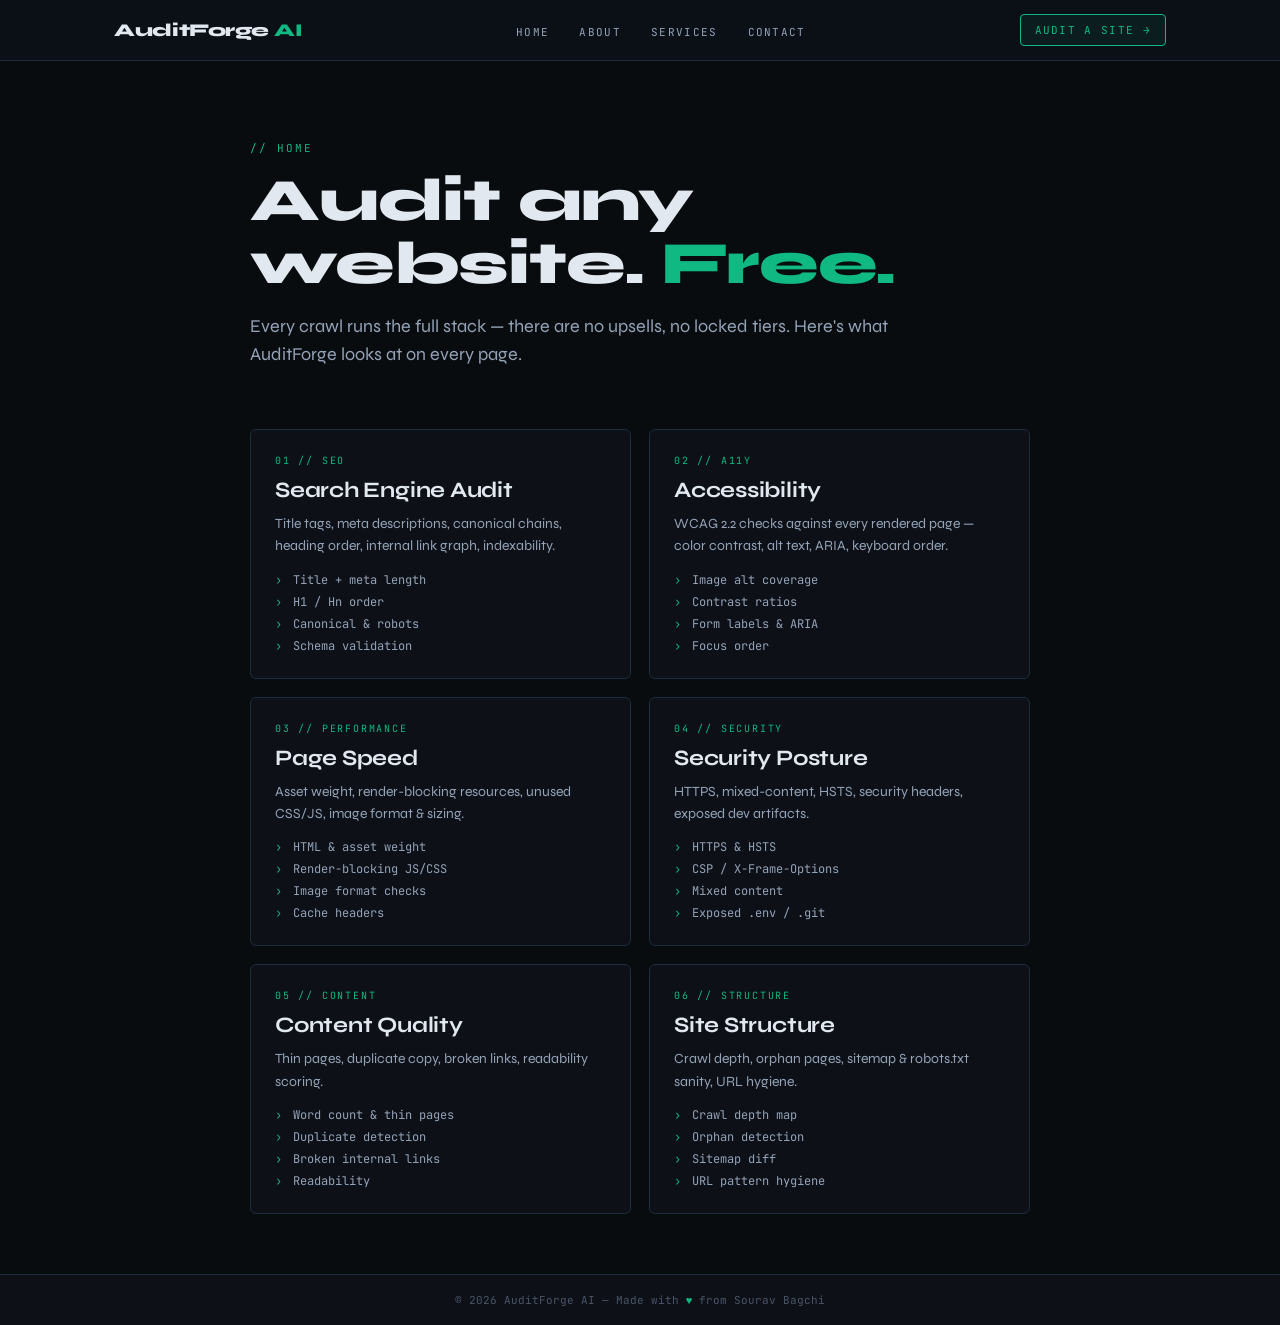
==== index.html @ d1d9cdb2 "Add theme color and update canonical link" ====
<!DOCTYPE html>
<html lang="en">
<head>
<meta charset="UTF-8">
<meta name="viewport" content="width=device-width, initial-scale=1.0">
<title>AuditForge AI – Free SEO & AI Visibility Auditor</title>
<meta name="description" content="AuditForge AI is a free website auditor that analyzes SEO, accessibility, performance, content quality, security, and AI visibility.">
<meta name="theme-color" content="#080C0F">
<link rel="canonical" href="https://audit-forge-ai.github.io/">
<link rel="icon" type="image/svg+xml" sizes="32x32" href="/favicon/auditforgeai-favicon-32.svg">
<link rel="icon" type="image/svg+xml" sizes="16x16" href="/favicon/auditforgeai-favicon-16.svg">
<link rel="apple-touch-icon" type="image/svg+xml"   href="/favicon/auditforgeai-logo-512.svg">
<meta property="og:image" content="https://audit-forge-ai.github.io/favicon/auditforgeai-logo-512.svg">
<meta name="twitter:image" content="https://audit-forge-ai.github.io/favicon/auditforgeai-logo-512.svg">
<meta property="og:type" content="website">
<meta property="og:title" content="AuditForge AI – Free SEO & AI Visibility Auditor">
<meta property="og:description" content="Analyze websites for SEO, accessibility, performance, security, and AI readiness.">
<meta property="og:url" content="https://audit-forge-ai.github.io/">
<meta name="twitter:card" content="summary_large_image">
<meta name="twitter:title" content="AuditForge AI">
<meta name="twitter:description" content="Free SEO & AI Visibility Auditor">
<meta name="google-site-verification" content="RO0qXHc3THWiKK6wBQBQXS42cC52MBV5F7-tpkw4Jmk" />
<link rel="preconnect" href="https://fonts.googleapis.com">
<link href="https://fonts.googleapis.com/css2?family=JetBrains+Mono:wght@400;500;700&family=Syne:wght@400;600;700;800&display=swap" rel="stylesheet">
<link rel="stylesheet" href="css/style.css">
<script type="application/ld+json">
{
  "@context":"https://schema.org",
  "@type":"WebApplication",
  "name":"AuditForge AI",
  "applicationCategory":"SEOApplication",
  "operatingSystem":"Web",
  "description":"Free SEO and AI Visibility Auditor",
  "url":"https://audit-forge-ai.github.io/"
}
</script>
</head>
<body>
<header>
  <div class="nav">
    <a href="index" class="brand">AuditForge<span> AI</span></a>
    <ul>
      <li><a class="link" href="index">Home</a></li>
      <li><a class="link" href="about">About</a></li>
      <li><a class="link" href="services">Services</a></li>
      <li><a class="link" href="contact">Contact</a></li>
    </ul>
    <a class="cta" href="services">Audit a site →</a>
  </div>
</header>
<main>
  <div class="kicker">// Home</div>
  <h1>Audit any website. <em>Free.</em></h1>
  <p class="lead">Every crawl runs the full stack — there are no upsells, no locked tiers. Here's what AuditForge looks at on every page.</p>

  <div class="engines">
    <div class="engine"><div class="tag">01 // SEO</div><h3>Search Engine Audit</h3><p>Title tags, meta descriptions, canonical chains, heading order, internal link graph, indexability.</p>
      <ul><li>Title + meta length</li><li>H1 / Hn order</li><li>Canonical & robots</li><li>Schema validation</li></ul></div>
    <div class="engine"><div class="tag">02 // A11y</div><h3>Accessibility</h3><p>WCAG 2.2 checks against every rendered page — color contrast, alt text, ARIA, keyboard order.</p>
      <ul><li>Image alt coverage</li><li>Contrast ratios</li><li>Form labels & ARIA</li><li>Focus order</li></ul></div>
    <div class="engine"><div class="tag">03 // Performance</div><h3>Page Speed</h3><p>Asset weight, render-blocking resources, unused CSS/JS, image format & sizing.</p>
      <ul><li>HTML & asset weight</li><li>Render-blocking JS/CSS</li><li>Image format checks</li><li>Cache headers</li></ul></div>
    <div class="engine"><div class="tag">04 // Security</div><h3>Security Posture</h3><p>HTTPS, mixed-content, HSTS, security headers, exposed dev artifacts.</p>
      <ul><li>HTTPS & HSTS</li><li>CSP / X-Frame-Options</li><li>Mixed content</li><li>Exposed .env / .git</li></ul></div>
    <div class="engine"><div class="tag">05 // Content</div><h3>Content Quality</h3><p>Thin pages, duplicate copy, broken links, readability scoring.</p>
      <ul><li>Word count & thin pages</li><li>Duplicate detection</li><li>Broken internal links</li><li>Readability</li></ul></div>
    <div class="engine"><div class="tag">06 // Structure</div><h3>Site Structure</h3><p>Crawl depth, orphan pages, sitemap & robots.txt sanity, URL hygiene.</p>
      <ul><li>Crawl depth map</li><li>Orphan detection</li><li>Sitemap diff</li><li>URL pattern hygiene</li></ul></div>
  </div>
</main>
<footer>
© <span id="y"></span> AuditForge AI — Made with
<span class="heart">♥</span> from Sourav Bagchi
</footer>
<script src="js/script.js"></script>
</body>
</html>
---- css/style.css ----
/* ===========================
   RESET
=========================== */

*, *::before, *::after {
    box-sizing: border-box;
    margin: 0;
    padding: 0;
}

/* ===========================
   VARIABLES
=========================== */

:root {
    --bg: #080C0F;
    --bg2: #0D1117;
    --border: #1E2D3D;

    --green: #10B981;
    --green-dim: #0D4F35;

    --text: #E2E8F0;
    --text2: #94A3B8;
    --text3: #4A5568;

    --mono: 'JetBrains Mono', monospace;
    --sans: 'Syne', sans-serif;
}

/* ===========================
   GLOBAL
=========================== */

html,
body {
    background: var(--bg);
    color: var(--text);
    font-family: var(--sans);
    min-height: 100vh;
}

body {
    display: flex;
    flex-direction: column;
}

a {
    color: inherit;
    text-decoration: none;
}

main {
    flex: 1;
    max-width: 1100px;
    margin: 0 auto;
    padding: 80px 24px 60px;
}

/* ===========================
   HEADER / NAVBAR
=========================== */

header {
    position: sticky;
    top: 0;
    z-index: 50;

    background: rgba(13, 17, 23, 0.92);
    backdrop-filter: blur(8px);

    border-bottom: 1px solid var(--border);
}

.nav {
    max-width: 1100px;
    margin: 0 auto;

    padding: 14px 24px;

    display: flex;
    align-items: center;
    justify-content: space-between;
}

.brand {
    font-size: 18px;
    font-weight: 800;
    letter-spacing: -.02em;
}

.brand span {
    color: var(--green);
}

.nav ul {
    display: flex;
    gap: 6px;
    list-style: none;
}

.nav a.link {
    font-family: var(--mono);
    font-size: 11px;

    text-transform: uppercase;
    letter-spacing: .12em;

    color: var(--text2);

    padding: 8px 12px;
    border-radius: 4px;

    transition: 0.2s;
}

.nav a.link:hover {
    color: var(--text);
    background: rgba(255, 255, 255, .04);
}

.nav a.link.active {
    color: var(--green);
}

.cta {
    font-family: var(--mono);
    font-size: 11px;

    text-transform: uppercase;
    letter-spacing: .12em;

    color: var(--green);

    border: 1px solid var(--green);
    background: rgba(16, 185, 129, .08);

    padding: 8px 14px;
    border-radius: 4px;

    transition: .2s;
}

.cta:hover {
    background: rgba(16, 185, 129, .16);
}

/* ===========================
   TYPOGRAPHY
=========================== */

.kicker {
    font-family: var(--mono);

    font-size: 11px;

    text-transform: uppercase;
    letter-spacing: .18em;

    color: var(--green);

    margin-bottom: 14px;
}

h1 {
    font-size: clamp(36px, 5vw, 60px);

    font-weight: 800;
    line-height: 1.05;
    letter-spacing: -.02em;

    max-width: 780px;
}

h1 em {
    font-style: normal;
    color: var(--green);
}

.lead {
    margin-top: 18px;

    font-size: 18px;
    line-height: 1.55;

    color: var(--text2);

    max-width: 640px;
}

/* ===========================
   HOME PAGE
=========================== */

.engines {
    display: grid;
    gap: 18px;

    grid-template-columns: repeat(auto-fit, minmax(280px, 1fr));

    margin-top: 60px;
}

.engine {
    background: var(--bg2);

    border: 1px solid var(--border);
    border-radius: 6px;

    padding: 24px;
}

.engine .tag {
    font-family: var(--mono);

    font-size: 10px;

    letter-spacing: .18em;
    text-transform: uppercase;

    color: var(--green);
}

.engine h3 {
    font-size: 22px;

    font-weight: 700;

    margin-top: 10px;

    letter-spacing: -.01em;
}

.engine p {
    margin-top: 10px;

    color: var(--text2);

    font-size: 14px;
    line-height: 1.6;
}

.engine ul {
    list-style: none;

    margin-top: 14px;

    display: flex;
    flex-direction: column;

    gap: 6px;
}

.engine ul li {
    position: relative;

    padding-left: 18px;

    color: var(--text2);

    font-family: var(--mono);
    font-size: 12px;
}

.engine ul li::before {
    content: "›";

    position: absolute;
    left: 0;

    color: var(--green);
}

/* ===========================
   ABOUT PAGE
=========================== */

.grid {
    display: grid;

    gap: 18px;

    grid-template-columns: repeat(auto-fit, minmax(240px, 1fr));

    margin-top: 50px;
}

.card {
    background: var(--bg2);

    border: 1px solid var(--border);
    border-radius: 6px;

    padding: 22px;
}

.card h3 {
    color: var(--green);

    margin-bottom: 8px;

    font-size: 16px;

    font-family: var(--mono);

    letter-spacing: .05em;
}

.card p {
    color: var(--text2);

    font-size: 14px;
    line-height: 1.6;
}

/* ===========================
   FOOTER
=========================== */

footer {
    border-top: 1px solid var(--border);

    background: var(--bg2);

    padding: 18px 24px;

    text-align: center;

    font-family: var(--mono);
    font-size: 11px;

    color: var(--text3);
}

footer .heart {
    color: var(--green);
}

/* ===========================
   RESPONSIVE
=========================== */

@media (max-width: 768px) {

    main {
        padding: 60px 20px 50px;
    }

    .nav {
        flex-direction: column;

        gap: 12px;

        text-align: center;
    }

    .nav ul {
        flex-wrap: wrap;
        justify-content: center;
    }

    .cta {
        width: 100%;
        text-align: center;
    }

    .engines,
    .grid {
        grid-template-columns: 1fr;
    }

    h1 {
        font-size: 36px;
    }

    .lead {
        font-size: 16px;
    }
}
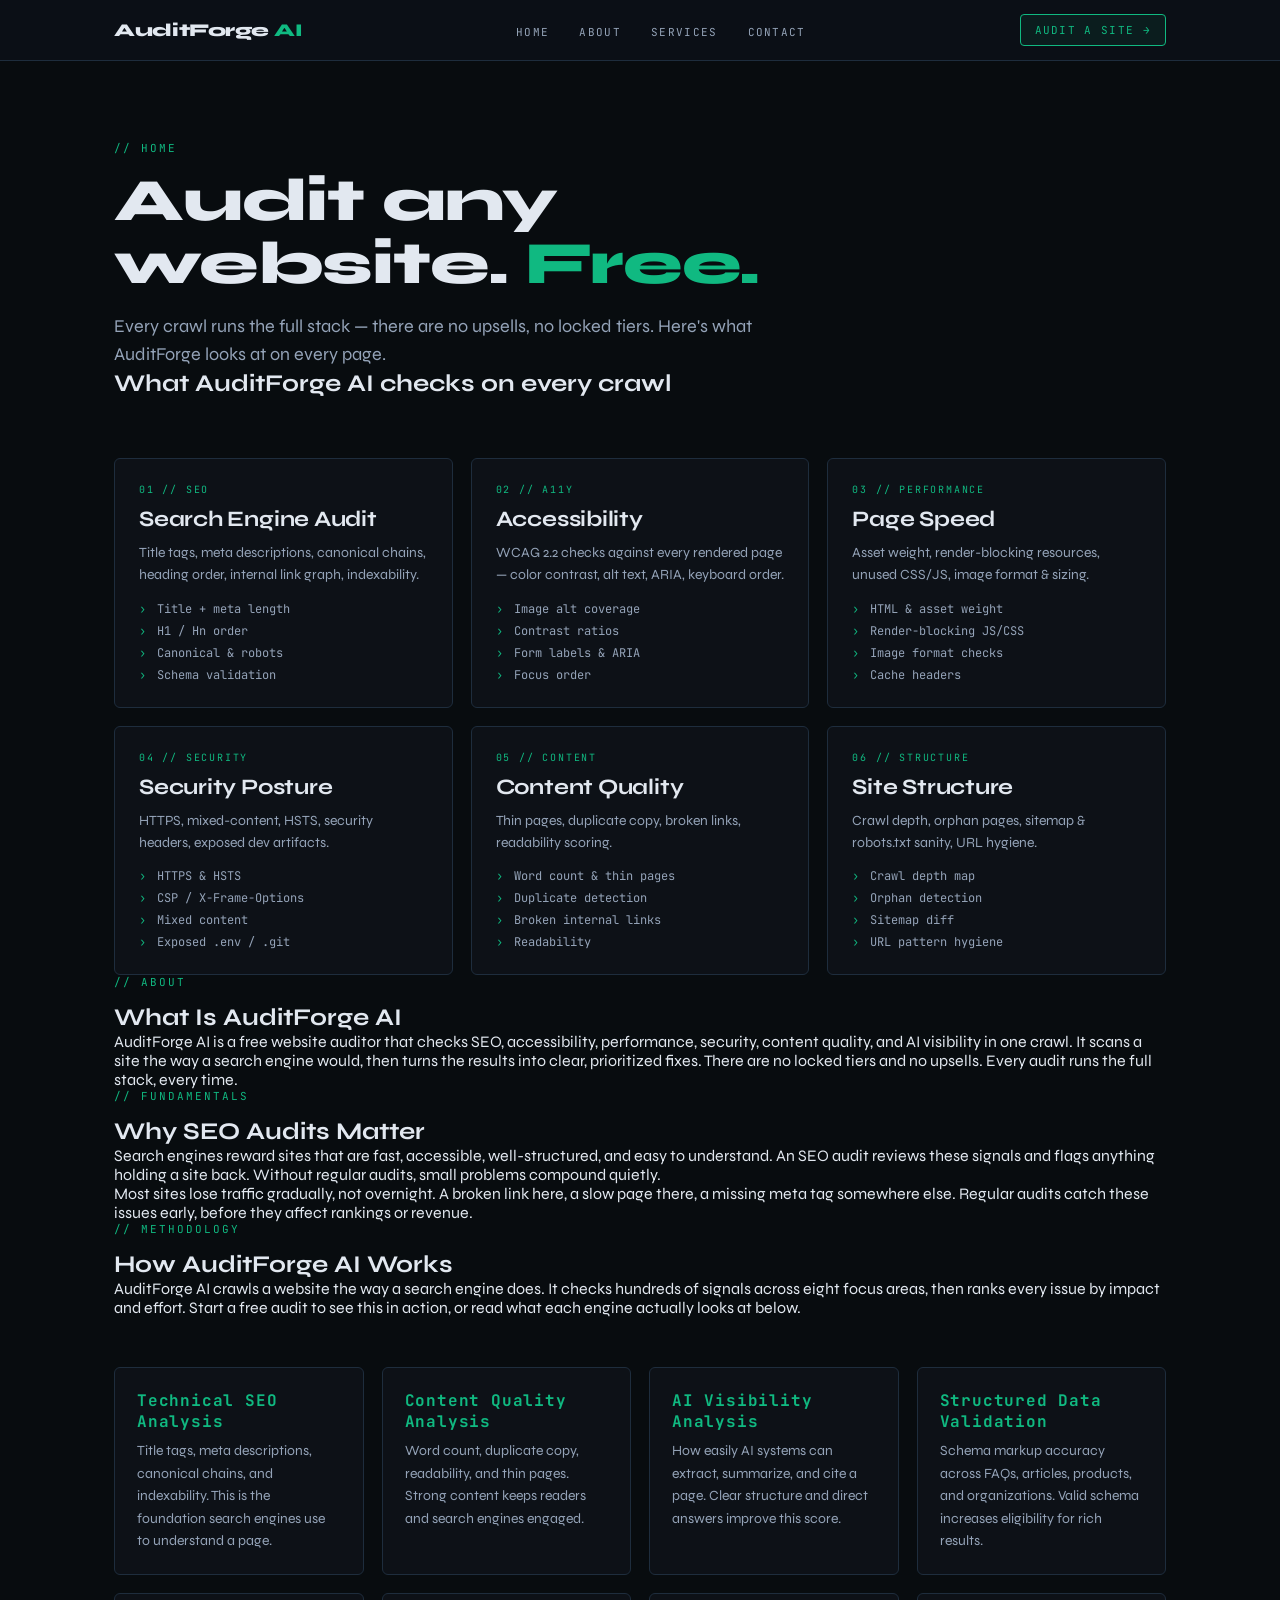
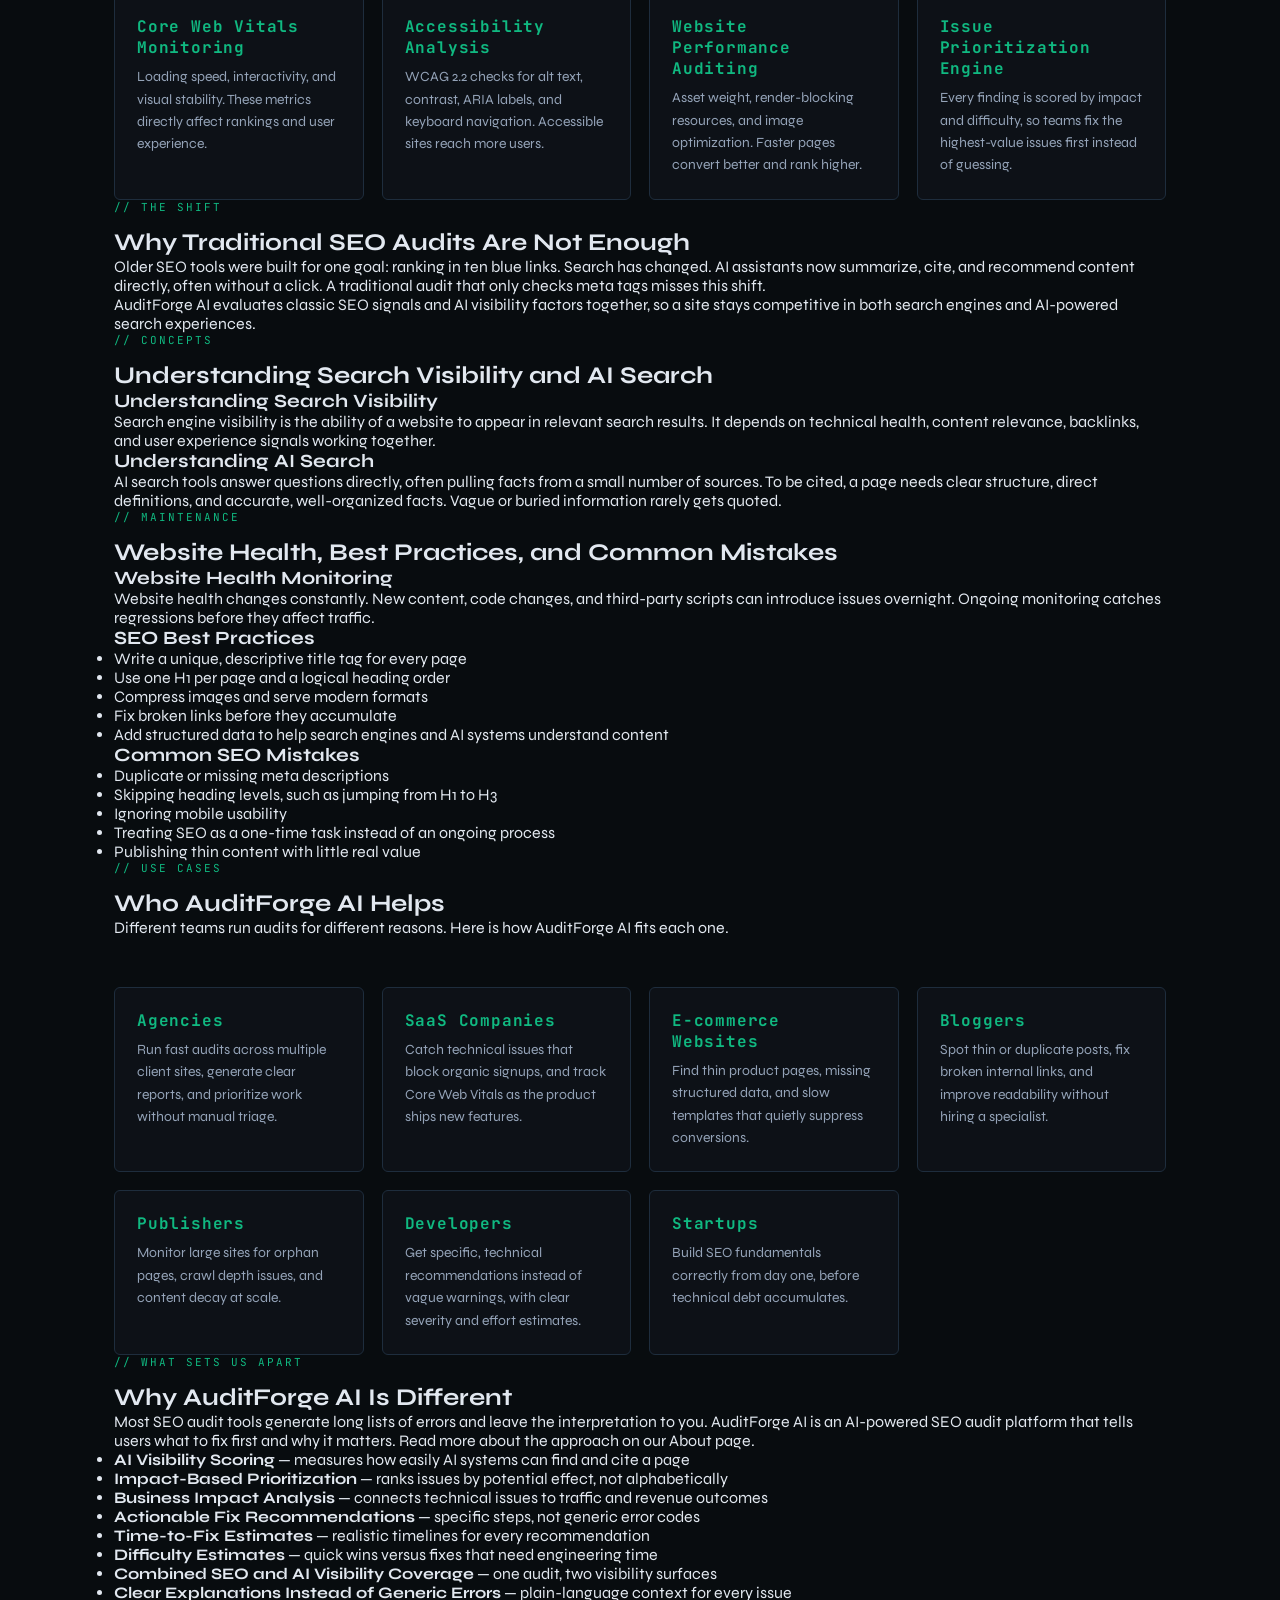
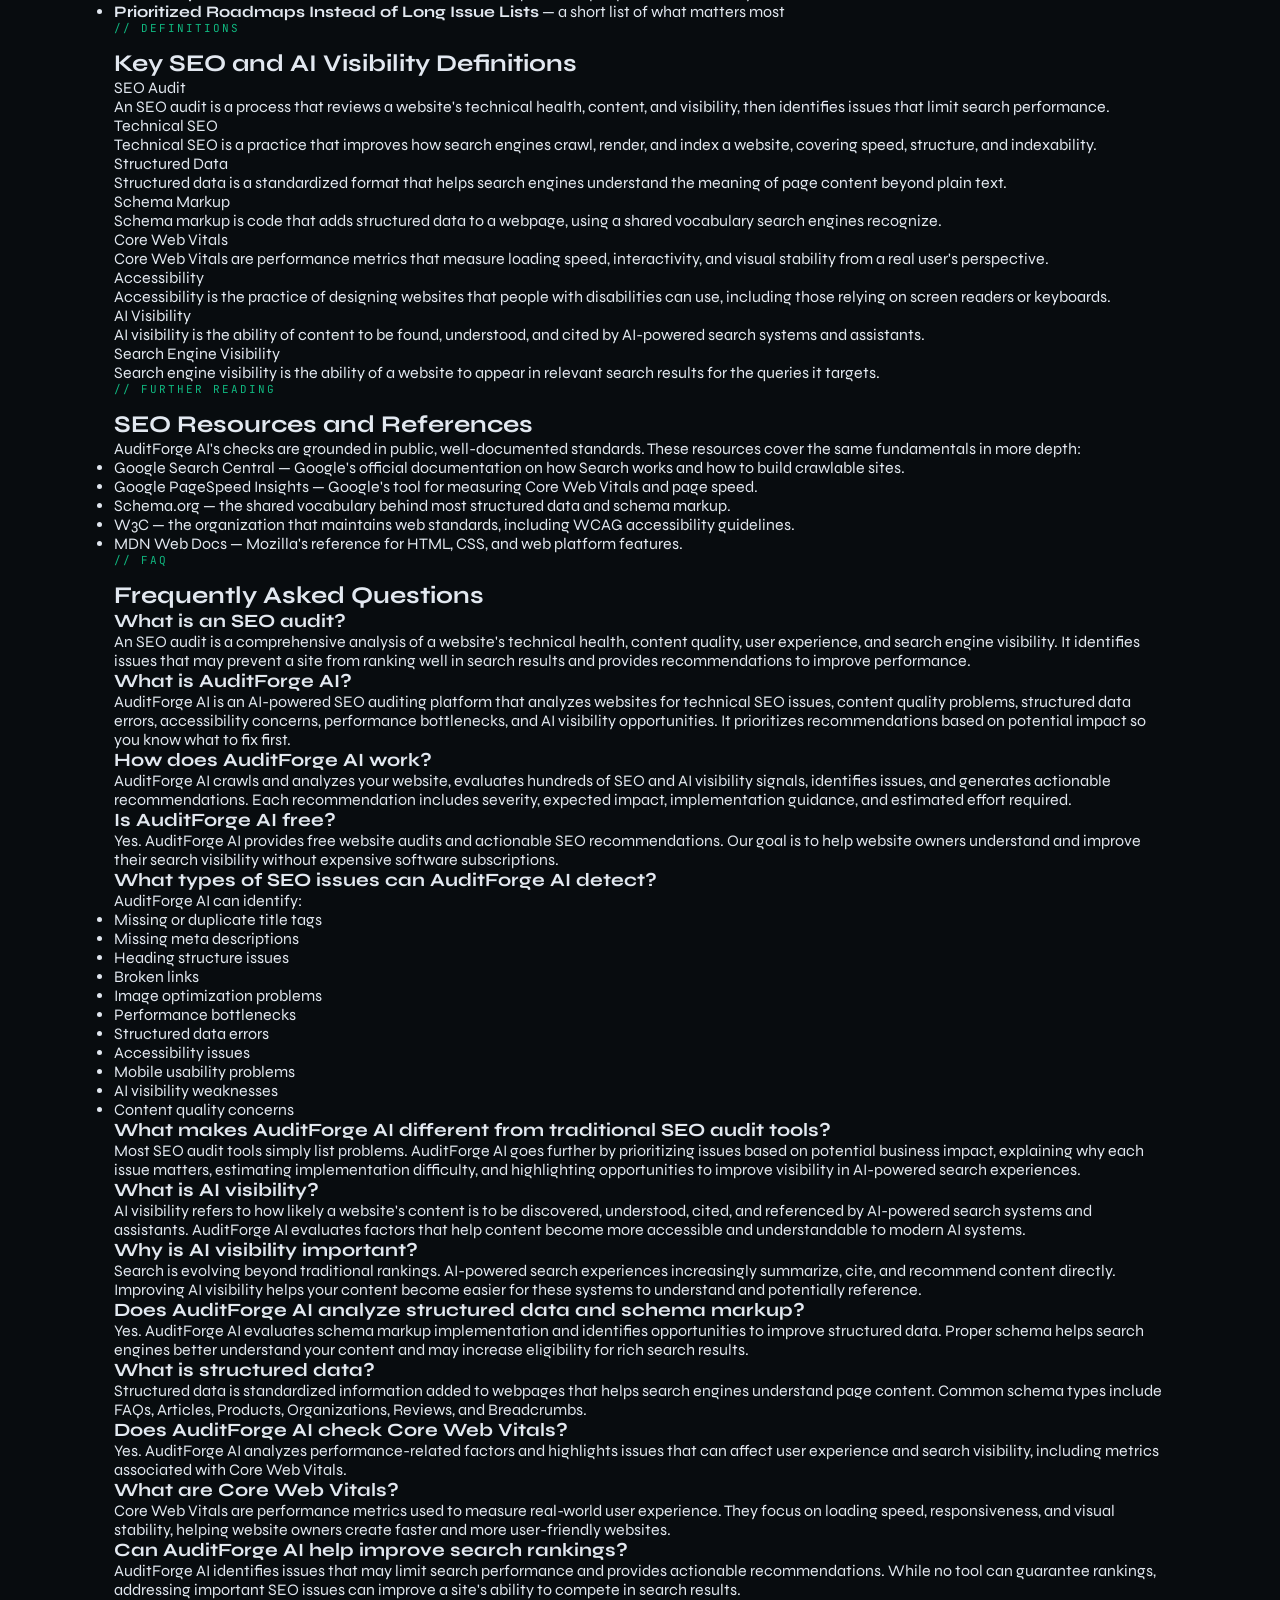
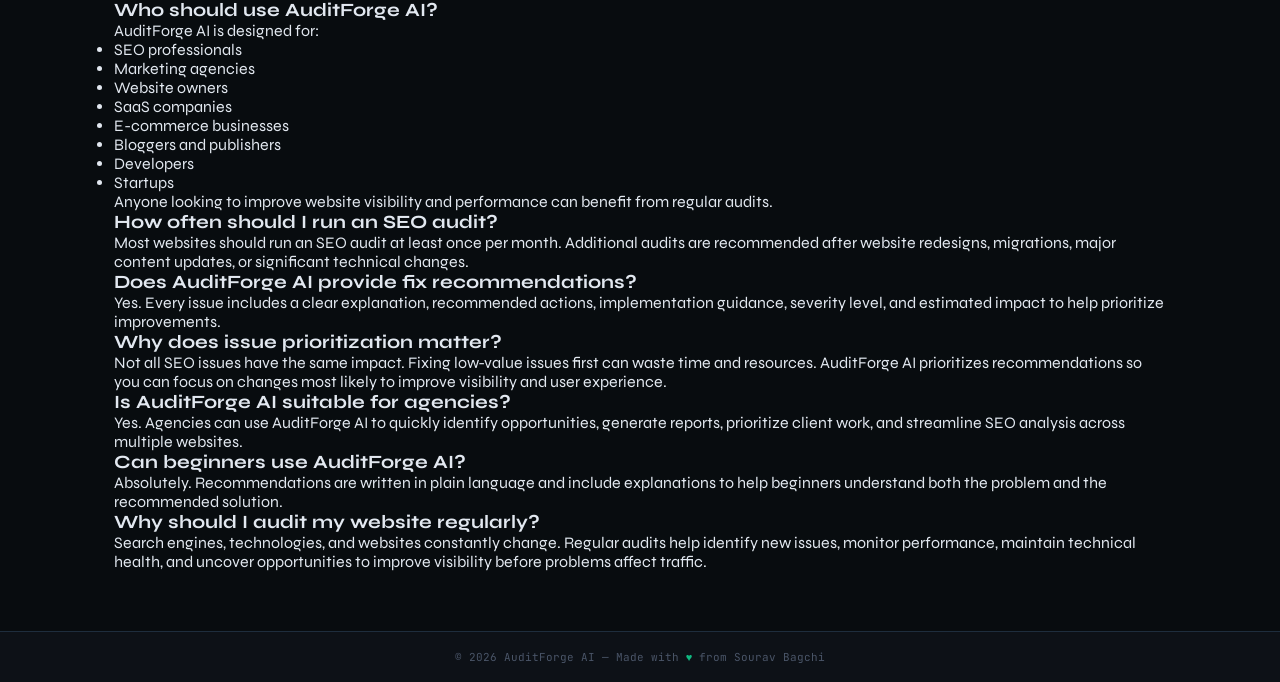
==== commit 751f1339: "Enhance SEO with updated meta description and structured data Updated the meta description for bette" ====
--- a/index.html
+++ b/index.html
@@ -4,7 +4,7 @@
 <meta charset="UTF-8">
 <meta name="viewport" content="width=device-width, initial-scale=1.0">
 <title>AuditForge AI – Free SEO & AI Visibility Auditor</title>
-<meta name="description" content="AuditForge AI is a free website auditor that analyzes SEO, accessibility, performance, content quality, security, and AI visibility.">
+<meta name="description" content="AuditForge AI is a free SEO audit and website checker covering technical SEO, accessibility, performance, content quality, and AI visibility.">
 <meta name="theme-color" content="#080C0F">
 <link rel="canonical" href="https://audit-forge-ai.github.io/">
 <link rel="icon" type="image/svg+xml" sizes="32x32" href="/favicon/auditforgeai-favicon-32.svg">
@@ -20,9 +20,12 @@
 <meta name="twitter:title" content="AuditForge AI">
 <meta name="twitter:description" content="Free SEO & AI Visibility Auditor">
 <meta name="google-site-verification" content="RO0qXHc3THWiKK6wBQBQXS42cC52MBV5F7-tpkw4Jmk" />
+<link rel="manifest" href="/manifest.json">
+<meta name="theme-color" content="#22C55E">
 <link rel="preconnect" href="https://fonts.googleapis.com">
 <link href="https://fonts.googleapis.com/css2?family=JetBrains+Mono:wght@400;500;700&family=Syne:wght@400;600;700;800&display=swap" rel="stylesheet">
 <link rel="stylesheet" href="css/style.css">
+
 <script type="application/ld+json">
 {
   "@context":"https://schema.org",
@@ -34,6 +37,215 @@
   "url":"https://audit-forge-ai.github.io/"
 }
 </script>
+
+<script type="application/ld+json">
+{
+  "@context": "https://schema.org",
+  "@type": "Organization",
+  "name": "AuditForge AI",
+  "url": "https://audit-forge-ai.github.io/",
+  "logo": "https://audit-forge-ai.github.io/favicon/auditforgeai-logo-512.svg",
+  "description": "AuditForge AI is a free, AI-powered SEO audit platform that analyzes technical SEO, accessibility, performance, content quality, security, and AI visibility.",
+  "sameAs": [
+    "https://github.com/Audit-Forge-AI"
+  ]
+}
+</script>
+
+<script type="application/ld+json">
+{
+  "@context": "https://schema.org",
+  "@type": "WebSite",
+  "name": "AuditForge AI",
+  "description": "Free SEO audit tool that analyzes technical SEO, accessibility, performance, content quality, security, and AI visibility for any website.",
+  "url": "https://audit-forge-ai.github.io/"
+}
+</script>
+
+<script type="application/ld+json">
+{
+  "@context": "https://schema.org",
+  "@type": "BreadcrumbList",
+  "itemListElement": [
+    {
+      "@type": "ListItem",
+      "position": 1,
+      "name": "Home",
+      "item": "https://audit-forge-ai.github.io/"
+    }
+  ]
+}
+</script>
+
+<script type="application/ld+json">
+{
+  "@context": "https://schema.org",
+  "@type": "FAQPage",
+  "mainEntity": [
+    {
+      "@type": "Question",
+      "name": "What is an SEO audit?",
+      "acceptedAnswer": {
+        "@type": "Answer",
+        "text": "An SEO audit is a comprehensive analysis of a website's technical health, content quality, user experience, and search engine visibility. It identifies issues that may prevent a site from ranking well in search results and provides recommendations to improve performance."
+      }
+    },
+    {
+      "@type": "Question",
+      "name": "What is AuditForge AI?",
+      "acceptedAnswer": {
+        "@type": "Answer",
+        "text": "AuditForge AI is an AI-powered SEO auditing platform that analyzes websites for technical SEO issues, content quality problems, structured data errors, accessibility concerns, performance bottlenecks, and AI visibility opportunities. It prioritizes recommendations based on potential impact so you know what to fix first."
+      }
+    },
+    {
+      "@type": "Question",
+      "name": "How does AuditForge AI work?",
+      "acceptedAnswer": {
+        "@type": "Answer",
+        "text": "AuditForge AI crawls and analyzes your website, evaluates hundreds of SEO and AI visibility signals, identifies issues, and generates actionable recommendations. Each recommendation includes severity, expected impact, implementation guidance, and estimated effort required."
+      }
+    },
+    {
+      "@type": "Question",
+      "name": "Is AuditForge AI free?",
+      "acceptedAnswer": {
+        "@type": "Answer",
+        "text": "Yes. AuditForge AI provides free website audits and actionable SEO recommendations. Our goal is to help website owners understand and improve their search visibility without expensive software subscriptions."
+      }
+    },
+    {
+      "@type": "Question",
+      "name": "What types of SEO issues can AuditForge AI detect?",
+      "acceptedAnswer": {
+        "@type": "Answer",
+        "text": "AuditForge AI can identify missing or duplicate title tags, missing meta descriptions, heading structure issues, broken links, image optimization problems, performance bottlenecks, structured data errors, accessibility issues, mobile usability problems, AI visibility weaknesses, and content quality concerns."
+      }
+    },
+    {
+      "@type": "Question",
+      "name": "What makes AuditForge AI different from traditional SEO audit tools?",
+      "acceptedAnswer": {
+        "@type": "Answer",
+        "text": "Most SEO audit tools simply list problems. AuditForge AI goes further by prioritizing issues based on potential business impact, explaining why each issue matters, estimating implementation difficulty, and highlighting opportunities to improve visibility in AI-powered search experiences."
+      }
+    },
+    {
+      "@type": "Question",
+      "name": "What is AI visibility?",
+      "acceptedAnswer": {
+        "@type": "Answer",
+        "text": "AI visibility refers to how likely a website's content is to be discovered, understood, cited, and referenced by AI-powered search systems and assistants. AuditForge AI evaluates factors that help content become more accessible and understandable to modern AI systems."
+      }
+    },
+    {
+      "@type": "Question",
+      "name": "Why is AI visibility important?",
+      "acceptedAnswer": {
+        "@type": "Answer",
+        "text": "Search is evolving beyond traditional rankings. AI-powered search experiences increasingly summarize, cite, and recommend content directly. Improving AI visibility helps your content become easier for these systems to understand and potentially reference."
+      }
+    },
+    {
+      "@type": "Question",
+      "name": "Does AuditForge AI analyze structured data and schema markup?",
+      "acceptedAnswer": {
+        "@type": "Answer",
+        "text": "Yes. AuditForge AI evaluates schema markup implementation and identifies opportunities to improve structured data. Proper schema helps search engines better understand your content and may increase eligibility for rich search results."
+      }
+    },
+    {
+      "@type": "Question",
+      "name": "What is structured data?",
+      "acceptedAnswer": {
+        "@type": "Answer",
+        "text": "Structured data is standardized information added to webpages that helps search engines understand page content. Common schema types include FAQs, Articles, Products, Organizations, Reviews, and Breadcrumbs."
+      }
+    },
+    {
+      "@type": "Question",
+      "name": "Does AuditForge AI check Core Web Vitals?",
+      "acceptedAnswer": {
+        "@type": "Answer",
+        "text": "Yes. AuditForge AI analyzes performance-related factors and highlights issues that can affect user experience and search visibility, including metrics associated with Core Web Vitals."
+      }
+    },
+    {
+      "@type": "Question",
+      "name": "What are Core Web Vitals?",
+      "acceptedAnswer": {
+        "@type": "Answer",
+        "text": "Core Web Vitals are performance metrics used to measure real-world user experience. They focus on loading speed, responsiveness, and visual stability, helping website owners create faster and more user-friendly websites."
+      }
+    },
+    {
+      "@type": "Question",
+      "name": "Can AuditForge AI help improve search rankings?",
+      "acceptedAnswer": {
+        "@type": "Answer",
+        "text": "AuditForge AI identifies issues that may limit search performance and provides actionable recommendations. While no tool can guarantee rankings, addressing important SEO issues can improve a site's ability to compete in search results."
+      }
+    },
+    {
+      "@type": "Question",
+      "name": "Who should use AuditForge AI?",
+      "acceptedAnswer": {
+        "@type": "Answer",
+        "text": "AuditForge AI is designed for SEO professionals, marketing agencies, website owners, SaaS companies, e-commerce businesses, bloggers and publishers, developers, and startups. Anyone looking to improve website visibility and performance can benefit from regular audits."
+      }
+    },
+    {
+      "@type": "Question",
+      "name": "How often should I run an SEO audit?",
+      "acceptedAnswer": {
+        "@type": "Answer",
+        "text": "Most websites should run an SEO audit at least once per month. Additional audits are recommended after website redesigns, migrations, major content updates, or significant technical changes."
+      }
+    },
+    {
+      "@type": "Question",
+      "name": "Does AuditForge AI provide fix recommendations?",
+      "acceptedAnswer": {
+        "@type": "Answer",
+        "text": "Yes. Every issue includes a clear explanation, recommended actions, implementation guidance, severity level, and estimated impact to help prioritize improvements."
+      }
+    },
+    {
+      "@type": "Question",
+      "name": "Why does issue prioritization matter?",
+      "acceptedAnswer": {
+        "@type": "Answer",
+        "text": "Not all SEO issues have the same impact. Fixing low-value issues first can waste time and resources. AuditForge AI prioritizes recommendations so you can focus on changes most likely to improve visibility and user experience."
+      }
+    },
+    {
+      "@type": "Question",
+      "name": "Is AuditForge AI suitable for agencies?",
+      "acceptedAnswer": {
+        "@type": "Answer",
+        "text": "Yes. Agencies can use AuditForge AI to quickly identify opportunities, generate reports, prioritize client work, and streamline SEO analysis across multiple websites."
+      }
+    },
+    {
+      "@type": "Question",
+      "name": "Can beginners use AuditForge AI?",
+      "acceptedAnswer": {
+        "@type": "Answer",
+        "text": "Absolutely. Recommendations are written in plain language and include explanations to help beginners understand both the problem and the recommended solution."
+      }
+    },
+    {
+      "@type": "Question",
+      "name": "Why should I audit my website regularly?",
+      "acceptedAnswer": {
+        "@type": "Answer",
+        "text": "Search engines, technologies, and websites constantly change. Regular audits help identify new issues, monitor performance, maintain technical health, and uncover opportunities to improve visibility before problems affect traffic."
+      }
+    }
+  ]
+}
+</script>
+
 </head>
 <body>
 <header>
@@ -49,28 +261,345 @@
   </div>
 </header>
 <main>
-  <div class="kicker">// Home</div>
-  <h1>Audit any website. <em>Free.</em></h1>
-  <p class="lead">Every crawl runs the full stack — there are no upsells, no locked tiers. Here's what AuditForge looks at on every page.</p>
-
-  <div class="engines">
-    <div class="engine"><div class="tag">01 // SEO</div><h3>Search Engine Audit</h3><p>Title tags, meta descriptions, canonical chains, heading order, internal link graph, indexability.</p>
-      <ul><li>Title + meta length</li><li>H1 / Hn order</li><li>Canonical & robots</li><li>Schema validation</li></ul></div>
-    <div class="engine"><div class="tag">02 // A11y</div><h3>Accessibility</h3><p>WCAG 2.2 checks against every rendered page — color contrast, alt text, ARIA, keyboard order.</p>
-      <ul><li>Image alt coverage</li><li>Contrast ratios</li><li>Form labels & ARIA</li><li>Focus order</li></ul></div>
-    <div class="engine"><div class="tag">03 // Performance</div><h3>Page Speed</h3><p>Asset weight, render-blocking resources, unused CSS/JS, image format & sizing.</p>
-      <ul><li>HTML & asset weight</li><li>Render-blocking JS/CSS</li><li>Image format checks</li><li>Cache headers</li></ul></div>
-    <div class="engine"><div class="tag">04 // Security</div><h3>Security Posture</h3><p>HTTPS, mixed-content, HSTS, security headers, exposed dev artifacts.</p>
-      <ul><li>HTTPS & HSTS</li><li>CSP / X-Frame-Options</li><li>Mixed content</li><li>Exposed .env / .git</li></ul></div>
-    <div class="engine"><div class="tag">05 // Content</div><h3>Content Quality</h3><p>Thin pages, duplicate copy, broken links, readability scoring.</p>
-      <ul><li>Word count & thin pages</li><li>Duplicate detection</li><li>Broken internal links</li><li>Readability</li></ul></div>
-    <div class="engine"><div class="tag">06 // Structure</div><h3>Site Structure</h3><p>Crawl depth, orphan pages, sitemap & robots.txt sanity, URL hygiene.</p>
-      <ul><li>Crawl depth map</li><li>Orphan detection</li><li>Sitemap diff</li><li>URL pattern hygiene</li></ul></div>
-  </div>
+
+  <section class="hero" aria-labelledby="page-title">
+    <div class="kicker">// Home</div>
+    <h1 id="page-title">Audit any website. <em>Free.</em></h1>
+    <p class="lead">Every crawl runs the full stack — there are no upsells, no locked tiers. Here's what AuditForge looks at on every page.</p>
+  </section>
+
+  <section aria-label="What AuditForge AI checks on every crawl">
+    <h2 class="sr-only">What AuditForge AI checks on every crawl</h2>
+    <div class="engines">
+      <div class="engine"><div class="tag">01 // SEO</div><h3>Search Engine Audit</h3><p>Title tags, meta descriptions, canonical chains, heading order, internal link graph, indexability.</p>
+        <ul><li>Title + meta length</li><li>H1 / Hn order</li><li>Canonical & robots</li><li>Schema validation</li></ul></div>
+      <div class="engine"><div class="tag">02 // A11y</div><h3>Accessibility</h3><p>WCAG 2.2 checks against every rendered page — color contrast, alt text, ARIA, keyboard order.</p>
+        <ul><li>Image alt coverage</li><li>Contrast ratios</li><li>Form labels & ARIA</li><li>Focus order</li></ul></div>
+      <div class="engine"><div class="tag">03 // Performance</div><h3>Page Speed</h3><p>Asset weight, render-blocking resources, unused CSS/JS, image format & sizing.</p>
+        <ul><li>HTML & asset weight</li><li>Render-blocking JS/CSS</li><li>Image format checks</li><li>Cache headers</li></ul></div>
+      <div class="engine"><div class="tag">04 // Security</div><h3>Security Posture</h3><p>HTTPS, mixed-content, HSTS, security headers, exposed dev artifacts.</p>
+        <ul><li>HTTPS & HSTS</li><li>CSP / X-Frame-Options</li><li>Mixed content</li><li>Exposed .env / .git</li></ul></div>
+      <div class="engine"><div class="tag">05 // Content</div><h3>Content Quality</h3><p>Thin pages, duplicate copy, broken links, readability scoring.</p>
+        <ul><li>Word count & thin pages</li><li>Duplicate detection</li><li>Broken internal links</li><li>Readability</li></ul></div>
+      <div class="engine"><div class="tag">06 // Structure</div><h3>Site Structure</h3><p>Crawl depth, orphan pages, sitemap & robots.txt sanity, URL hygiene.</p>
+        <ul><li>Crawl depth map</li><li>Orphan detection</li><li>Sitemap diff</li><li>URL pattern hygiene</li></ul></div>
+    </div>
+  </section>
+
+  <article>
+
+  <section class="content-block">
+    <div class="kicker">// About</div>
+    <h2>What Is AuditForge AI</h2>
+    <p class="intro">AuditForge AI is a free website auditor that checks SEO, accessibility, performance, security, content quality, and AI visibility in one crawl. It scans a site the way a search engine would, then turns the results into clear, prioritized fixes. There are no locked tiers and no upsells. Every audit runs the full stack, every time.</p>
+  </section>
+
+  <section class="content-block">
+    <div class="kicker">// Fundamentals</div>
+    <h2>Why SEO Audits Matter</h2>
+    <p class="intro">Search engines reward sites that are fast, accessible, well-structured, and easy to understand. An SEO audit reviews these signals and flags anything holding a site back. Without regular audits, small problems compound quietly.</p>
+    <p class="intro">Most sites lose traffic gradually, not overnight. A broken link here, a slow page there, a missing meta tag somewhere else. Regular audits catch these issues early, before they affect rankings or revenue.</p>
+  </section>
+
+  <section class="content-block">
+    <div class="kicker">// Methodology</div>
+    <h2>How AuditForge AI Works</h2>
+    <p class="intro">AuditForge AI crawls a website the way a search engine does. It checks hundreds of signals across eight focus areas, then ranks every issue by impact and effort. <a href="services">Start a free audit</a> to see this in action, or read what each engine actually looks at below.</p>
+
+    <div class="grid">
+      <div class="card">
+        <h3>Technical SEO Analysis</h3>
+        <p>Title tags, meta descriptions, canonical chains, and indexability. This is the foundation search engines use to understand a page.</p>
+      </div>
+      <div class="card">
+        <h3>Content Quality Analysis</h3>
+        <p>Word count, duplicate copy, readability, and thin pages. Strong content keeps readers and search engines engaged.</p>
+      </div>
+      <div class="card">
+        <h3>AI Visibility Analysis</h3>
+        <p>How easily AI systems can extract, summarize, and cite a page. Clear structure and direct answers improve this score.</p>
+      </div>
+      <div class="card">
+        <h3>Structured Data Validation</h3>
+        <p>Schema markup accuracy across FAQs, articles, products, and organizations. Valid schema increases eligibility for rich results.</p>
+      </div>
+      <div class="card">
+        <h3>Core Web Vitals Monitoring</h3>
+        <p>Loading speed, interactivity, and visual stability. These metrics directly affect rankings and user experience.</p>
+      </div>
+      <div class="card">
+        <h3>Accessibility Analysis</h3>
+        <p>WCAG 2.2 checks for alt text, contrast, ARIA labels, and keyboard navigation. Accessible sites reach more users.</p>
+      </div>
+      <div class="card">
+        <h3>Website Performance Auditing</h3>
+        <p>Asset weight, render-blocking resources, and image optimization. Faster pages convert better and rank higher.</p>
+      </div>
+      <div class="card">
+        <h3>Issue Prioritization Engine</h3>
+        <p>Every finding is scored by impact and difficulty, so teams fix the highest-value issues first instead of guessing.</p>
+      </div>
+    </div>
+  </section>
+
+  <section class="content-block">
+    <div class="kicker">// The Shift</div>
+    <h2>Why Traditional SEO Audits Are Not Enough</h2>
+    <p class="intro">Older SEO tools were built for one goal: ranking in ten blue links. Search has changed. AI assistants now summarize, cite, and recommend content directly, often without a click. A traditional audit that only checks meta tags misses this shift.</p>
+    <p class="intro">AuditForge AI evaluates classic SEO signals and AI visibility factors together, so a site stays competitive in both search engines and AI-powered search experiences.</p>
+  </section>
+
+  <section class="content-block">
+    <div class="kicker">// Concepts</div>
+    <h2>Understanding Search Visibility and AI Search</h2>
+    <h3>Understanding Search Visibility</h3>
+    <p class="intro">Search engine visibility is the ability of a website to appear in relevant search results. It depends on technical health, content relevance, backlinks, and user experience signals working together.</p>
+    <h3>Understanding AI Search</h3>
+    <p class="intro">AI search tools answer questions directly, often pulling facts from a small number of sources. To be cited, a page needs clear structure, direct definitions, and accurate, well-organized facts. Vague or buried information rarely gets quoted.</p>
+  </section>
+
+  <section class="content-block">
+    <div class="kicker">// Maintenance</div>
+    <h2>Website Health, Best Practices, and Common Mistakes</h2>
+    <h3>Website Health Monitoring</h3>
+    <p class="intro">Website health changes constantly. New content, code changes, and third-party scripts can introduce issues overnight. Ongoing monitoring catches regressions before they affect traffic.</p>
+
+    <h3>SEO Best Practices</h3>
+    <ul class="list-check">
+      <li>Write a unique, descriptive title tag for every page</li>
+      <li>Use one H1 per page and a logical heading order</li>
+      <li>Compress images and serve modern formats</li>
+      <li>Fix broken links before they accumulate</li>
+      <li>Add structured data to help search engines and AI systems understand content</li>
+    </ul>
+
+    <h3>Common SEO Mistakes</h3>
+    <ul class="list-check">
+      <li>Duplicate or missing meta descriptions</li>
+      <li>Skipping heading levels, such as jumping from H1 to H3</li>
+      <li>Ignoring mobile usability</li>
+      <li>Treating SEO as a one-time task instead of an ongoing process</li>
+      <li>Publishing thin content with little real value</li>
+    </ul>
+  </section>
+
+  <section class="content-block">
+    <div class="kicker">// Use Cases</div>
+    <h2>Who AuditForge AI Helps</h2>
+    <p class="intro">Different teams run audits for different reasons. Here is how AuditForge AI fits each one.</p>
+    <div class="grid">
+      <div class="card">
+        <h3>Agencies</h3>
+        <p>Run fast audits across multiple client sites, generate clear reports, and prioritize work without manual triage.</p>
+      </div>
+      <div class="card">
+        <h3>SaaS Companies</h3>
+        <p>Catch technical issues that block organic signups, and track Core Web Vitals as the product ships new features.</p>
+      </div>
+      <div class="card">
+        <h3>E-commerce Websites</h3>
+        <p>Find thin product pages, missing structured data, and slow templates that quietly suppress conversions.</p>
+      </div>
+      <div class="card">
+        <h3>Bloggers</h3>
+        <p>Spot thin or duplicate posts, fix broken internal links, and improve readability without hiring a specialist.</p>
+      </div>
+      <div class="card">
+        <h3>Publishers</h3>
+        <p>Monitor large sites for orphan pages, crawl depth issues, and content decay at scale.</p>
+      </div>
+      <div class="card">
+        <h3>Developers</h3>
+        <p>Get specific, technical recommendations instead of vague warnings, with clear severity and effort estimates.</p>
+      </div>
+      <div class="card">
+        <h3>Startups</h3>
+        <p>Build SEO fundamentals correctly from day one, before technical debt accumulates.</p>
+      </div>
+    </div>
+  </section>
+
+  <section class="content-block">
+    <div class="kicker">// What Sets Us Apart</div>
+    <h2>Why AuditForge AI Is Different</h2>
+    <p class="intro">Most SEO audit tools generate long lists of errors and leave the interpretation to you. AuditForge AI is an AI-powered SEO audit platform that tells users what to fix first and why it matters. Read more about the approach on our <a href="about">About page</a>.</p>
+    <ul class="list-check">
+      <li><strong>AI Visibility Scoring</strong> — measures how easily AI systems can find and cite a page</li>
+      <li><strong>Impact-Based Prioritization</strong> — ranks issues by potential effect, not alphabetically</li>
+      <li><strong>Business Impact Analysis</strong> — connects technical issues to traffic and revenue outcomes</li>
+      <li><strong>Actionable Fix Recommendations</strong> — specific steps, not generic error codes</li>
+      <li><strong>Time-to-Fix Estimates</strong> — realistic timelines for every recommendation</li>
+      <li><strong>Difficulty Estimates</strong> — quick wins versus fixes that need engineering time</li>
+      <li><strong>Combined SEO and AI Visibility Coverage</strong> — one audit, two visibility surfaces</li>
+      <li><strong>Clear Explanations Instead of Generic Errors</strong> — plain-language context for every issue</li>
+      <li><strong>Prioritized Roadmaps Instead of Long Issue Lists</strong> — a short list of what matters most</li>
+    </ul>
+  </section>
+
+  <section class="content-block">
+    <div class="kicker">// Definitions</div>
+    <h2>Key SEO and AI Visibility Definitions</h2>
+    <dl class="definitions">
+      <dt>SEO Audit</dt>
+      <dd>An SEO audit is a process that reviews a website's technical health, content, and visibility, then identifies issues that limit search performance.</dd>
+
+      <dt>Technical SEO</dt>
+      <dd>Technical SEO is a practice that improves how search engines crawl, render, and index a website, covering speed, structure, and indexability.</dd>
+
+      <dt>Structured Data</dt>
+      <dd>Structured data is a standardized format that helps search engines understand the meaning of page content beyond plain text.</dd>
+
+      <dt>Schema Markup</dt>
+      <dd>Schema markup is code that adds structured data to a webpage, using a shared vocabulary search engines recognize.</dd>
+
+      <dt>Core Web Vitals</dt>
+      <dd>Core Web Vitals are performance metrics that measure loading speed, interactivity, and visual stability from a real user's perspective.</dd>
+
+      <dt>Accessibility</dt>
+      <dd>Accessibility is the practice of designing websites that people with disabilities can use, including those relying on screen readers or keyboards.</dd>
+
+      <dt>AI Visibility</dt>
+      <dd>AI visibility is the ability of content to be found, understood, and cited by AI-powered search systems and assistants.</dd>
+
+      <dt>Search Engine Visibility</dt>
+      <dd>Search engine visibility is the ability of a website to appear in relevant search results for the queries it targets.</dd>
+    </dl>
+  </section>
+
+  <aside class="content-block" aria-label="External SEO resources and references">
+    <div class="kicker">// Further Reading</div>
+    <h2>SEO Resources and References</h2>
+    <p class="intro">AuditForge AI's checks are grounded in public, well-documented standards. These resources cover the same fundamentals in more depth:</p>
+    <ul class="list-check">
+      <li><a href="https://developers.google.com/search" target="_blank" rel="noopener noreferrer">Google Search Central</a> — Google's official documentation on how Search works and how to build crawlable sites.</li>
+      <li><a href="https://pagespeed.web.dev/" target="_blank" rel="noopener noreferrer">Google PageSpeed Insights</a> — Google's tool for measuring Core Web Vitals and page speed.</li>
+      <li><a href="https://schema.org/" target="_blank" rel="noopener noreferrer">Schema.org</a> — the shared vocabulary behind most structured data and schema markup.</li>
+      <li><a href="https://www.w3.org/" target="_blank" rel="noopener noreferrer">W3C</a> — the organization that maintains web standards, including WCAG accessibility guidelines.</li>
+      <li><a href="https://developer.mozilla.org/" target="_blank" rel="noopener noreferrer">MDN Web Docs</a> — Mozilla's reference for HTML, CSS, and web platform features.</li>
+    </ul>
+  </aside>
+
+  <section class="content-block" aria-label="Frequently asked questions about AuditForge AI">
+    <div class="kicker">// FAQ</div>
+    <h2>Frequently Asked Questions</h2>
+
+    <div class="faq-list">
+      <div class="faq-item">
+        <h3>What is an SEO audit?</h3>
+        <p>An SEO audit is a comprehensive analysis of a website's technical health, content quality, user experience, and search engine visibility. It identifies issues that may prevent a site from ranking well in search results and provides recommendations to improve performance.</p>
+      </div>
+      <div class="faq-item">
+        <h3>What is AuditForge AI?</h3>
+        <p>AuditForge AI is an AI-powered SEO auditing platform that analyzes websites for technical SEO issues, content quality problems, structured data errors, accessibility concerns, performance bottlenecks, and AI visibility opportunities. It prioritizes recommendations based on potential impact so you know what to fix first.</p>
+      </div>
+      <div class="faq-item">
+        <h3>How does AuditForge AI work?</h3>
+        <p>AuditForge AI crawls and analyzes your website, evaluates hundreds of SEO and AI visibility signals, identifies issues, and generates actionable recommendations. Each recommendation includes severity, expected impact, implementation guidance, and estimated effort required.</p>
+      </div>
+      <div class="faq-item">
+        <h3>Is AuditForge AI free?</h3>
+        <p>Yes. AuditForge AI provides free website audits and actionable SEO recommendations. Our goal is to help website owners understand and improve their search visibility without expensive software subscriptions.</p>
+      </div>
+      <div class="faq-item">
+        <h3>What types of SEO issues can AuditForge AI detect?</h3>
+        <p>AuditForge AI can identify:</p>
+        <ul>
+          <li>Missing or duplicate title tags</li>
+          <li>Missing meta descriptions</li>
+          <li>Heading structure issues</li>
+          <li>Broken links</li>
+          <li>Image optimization problems</li>
+          <li>Performance bottlenecks</li>
+          <li>Structured data errors</li>
+          <li>Accessibility issues</li>
+          <li>Mobile usability problems</li>
+          <li>AI visibility weaknesses</li>
+          <li>Content quality concerns</li>
+        </ul>
+      </div>
+      <div class="faq-item">
+        <h3>What makes AuditForge AI different from traditional SEO audit tools?</h3>
+        <p>Most SEO audit tools simply list problems. AuditForge AI goes further by prioritizing issues based on potential business impact, explaining why each issue matters, estimating implementation difficulty, and highlighting opportunities to improve visibility in AI-powered search experiences.</p>
+      </div>
+      <div class="faq-item">
+        <h3>What is AI visibility?</h3>
+        <p>AI visibility refers to how likely a website's content is to be discovered, understood, cited, and referenced by AI-powered search systems and assistants. AuditForge AI evaluates factors that help content become more accessible and understandable to modern AI systems.</p>
+      </div>
+      <div class="faq-item">
+        <h3>Why is AI visibility important?</h3>
+        <p>Search is evolving beyond traditional rankings. AI-powered search experiences increasingly summarize, cite, and recommend content directly. Improving AI visibility helps your content become easier for these systems to understand and potentially reference.</p>
+      </div>
+      <div class="faq-item">
+        <h3>Does AuditForge AI analyze structured data and schema markup?</h3>
+        <p>Yes. AuditForge AI evaluates schema markup implementation and identifies opportunities to improve structured data. Proper schema helps search engines better understand your content and may increase eligibility for rich search results.</p>
+      </div>
+      <div class="faq-item">
+        <h3>What is structured data?</h3>
+        <p>Structured data is standardized information added to webpages that helps search engines understand page content. Common schema types include FAQs, Articles, Products, Organizations, Reviews, and Breadcrumbs.</p>
+      </div>
+      <div class="faq-item">
+        <h3>Does AuditForge AI check Core Web Vitals?</h3>
+        <p>Yes. AuditForge AI analyzes performance-related factors and highlights issues that can affect user experience and search visibility, including metrics associated with Core Web Vitals.</p>
+      </div>
+      <div class="faq-item">
+        <h3>What are Core Web Vitals?</h3>
+        <p>Core Web Vitals are performance metrics used to measure real-world user experience. They focus on loading speed, responsiveness, and visual stability, helping website owners create faster and more user-friendly websites.</p>
+      </div>
+      <div class="faq-item">
+        <h3>Can AuditForge AI help improve search rankings?</h3>
+        <p>AuditForge AI identifies issues that may limit search performance and provides actionable recommendations. While no tool can guarantee rankings, addressing important SEO issues can improve a site's ability to compete in search results.</p>
+      </div>
+      <div class="faq-item">
+        <h3>Who should use AuditForge AI?</h3>
+        <p>AuditForge AI is designed for:</p>
+        <ul>
+          <li>SEO professionals</li>
+          <li>Marketing agencies</li>
+          <li>Website owners</li>
+          <li>SaaS companies</li>
+          <li>E-commerce businesses</li>
+          <li>Bloggers and publishers</li>
+          <li>Developers</li>
+          <li>Startups</li>
+        </ul>
+        <p>Anyone looking to improve website visibility and performance can benefit from regular audits.</p>
+      </div>
+      <div class="faq-item">
+        <h3>How often should I run an SEO audit?</h3>
+        <p>Most websites should run an SEO audit at least once per month. Additional audits are recommended after website redesigns, migrations, major content updates, or significant technical changes.</p>
+      </div>
+      <div class="faq-item">
+        <h3>Does AuditForge AI provide fix recommendations?</h3>
+        <p>Yes. Every issue includes a clear explanation, recommended actions, implementation guidance, severity level, and estimated impact to help prioritize improvements.</p>
+      </div>
+      <div class="faq-item">
+        <h3>Why does issue prioritization matter?</h3>
+        <p>Not all SEO issues have the same impact. Fixing low-value issues first can waste time and resources. AuditForge AI prioritizes recommendations so you can focus on changes most likely to improve visibility and user experience.</p>
+      </div>
+      <div class="faq-item">
+        <h3>Is AuditForge AI suitable for agencies?</h3>
+        <p>Yes. Agencies can use AuditForge AI to quickly identify opportunities, generate reports, prioritize client work, and streamline SEO analysis across multiple websites.</p>
+      </div>
+      <div class="faq-item">
+        <h3>Can beginners use AuditForge AI?</h3>
+        <p>Absolutely. Recommendations are written in plain language and include explanations to help beginners understand both the problem and the recommended solution.</p>
+      </div>
+      <div class="faq-item">
+        <h3>Why should I audit my website regularly?</h3>
+        <p>Search engines, technologies, and websites constantly change. Regular audits help identify new issues, monitor performance, maintain technical health, and uncover opportunities to improve visibility before problems affect traffic.</p>
+      </div>
+    </div>
+  </section>
+
+  </article>
+
 </main>
-<footer>
-© <span id="y"></span> AuditForge AI — Made with
-<span class="heart">♥</span> from Sourav Bagchi
+<footer class="footer-credit">
+  © <span id="y"></span> AuditForge AI — Made with
+  <span class="heart">♥</span> from
+  <a href="https://sourav-bagchi-official.github.io" target="_blank" rel="noopener noreferrer me">
+    Sourav Bagchi
+  </a>
 </footer>
 <script src="js/script.js"></script>
 </body>
--- a/css/style.css
+++ b/css/style.css
@@ -1,17 +1,11 @@
-/* ===========================
-   RESET
-=========================== */
-
+/* Reset */
 *, *::before, *::after {
     box-sizing: border-box;
     margin: 0;
     padding: 0;
 }
 
-/* ===========================
-   VARIABLES
-=========================== */
-
+/* Variables */
 :root {
     --bg: #080C0F;
     --bg2: #0D1117;
@@ -28,10 +22,7 @@
     --sans: 'Syne', sans-serif;
 }
 
-/* ===========================
-   GLOBAL
-=========================== */
-
+/* Global */
 html,
 body {
     background: var(--bg);
@@ -57,27 +48,20 @@
     padding: 80px 24px 60px;
 }
 
-/* ===========================
-   HEADER / NAVBAR
-=========================== */
-
+/* Header */
 header {
     position: sticky;
     top: 0;
     z-index: 50;
-
     background: rgba(13, 17, 23, 0.92);
     backdrop-filter: blur(8px);
-
     border-bottom: 1px solid var(--border);
 }
 
 .nav {
     max-width: 1100px;
     margin: 0 auto;
-
     padding: 14px 24px;
-
     display: flex;
     align-items: center;
     justify-content: space-between;
@@ -102,21 +86,17 @@
 .nav a.link {
     font-family: var(--mono);
     font-size: 11px;
-
     text-transform: uppercase;
     letter-spacing: .12em;
-
-    color: var(--text2);
-
+    color: var(--text2);
     padding: 8px 12px;
     border-radius: 4px;
-
-    transition: 0.2s;
+    transition: .2s;
 }
 
 .nav a.link:hover {
     color: var(--text);
-    background: rgba(255, 255, 255, .04);
+    background: rgba(255,255,255,.04);
 }
 
 .nav a.link.active {
@@ -126,49 +106,35 @@
 .cta {
     font-family: var(--mono);
     font-size: 11px;
-
     text-transform: uppercase;
     letter-spacing: .12em;
-
-    color: var(--green);
-
+    color: var(--green);
     border: 1px solid var(--green);
-    background: rgba(16, 185, 129, .08);
-
+    background: rgba(16,185,129,.08);
     padding: 8px 14px;
     border-radius: 4px;
-
     transition: .2s;
 }
 
 .cta:hover {
-    background: rgba(16, 185, 129, .16);
-}
-
-/* ===========================
-   TYPOGRAPHY
-=========================== */
-
+    background: rgba(16,185,129,.16);
+}
+
+/* Typography */
 .kicker {
     font-family: var(--mono);
-
     font-size: 11px;
-
     text-transform: uppercase;
     letter-spacing: .18em;
-
-    color: var(--green);
-
+    color: var(--green);
     margin-bottom: 14px;
 }
 
 h1 {
     font-size: clamp(36px, 5vw, 60px);
-
     font-weight: 800;
     line-height: 1.05;
     letter-spacing: -.02em;
-
     max-width: 780px;
 }
 
@@ -179,156 +145,150 @@
 
 .lead {
     margin-top: 18px;
-
     font-size: 18px;
     line-height: 1.55;
-
-    color: var(--text2);
-
+    color: var(--text2);
     max-width: 640px;
 }
 
-/* ===========================
-   HOME PAGE
-=========================== */
-
+/* Home */
 .engines {
     display: grid;
     gap: 18px;
-
     grid-template-columns: repeat(auto-fit, minmax(280px, 1fr));
-
     margin-top: 60px;
 }
 
 .engine {
     background: var(--bg2);
-
     border: 1px solid var(--border);
     border-radius: 6px;
-
     padding: 24px;
 }
 
 .engine .tag {
     font-family: var(--mono);
-
     font-size: 10px;
-
     letter-spacing: .18em;
     text-transform: uppercase;
-
     color: var(--green);
 }
 
 .engine h3 {
     font-size: 22px;
-
     font-weight: 700;
-
     margin-top: 10px;
-
     letter-spacing: -.01em;
 }
 
 .engine p {
     margin-top: 10px;
-
-    color: var(--text2);
-
+    color: var(--text2);
     font-size: 14px;
     line-height: 1.6;
 }
 
 .engine ul {
     list-style: none;
-
     margin-top: 14px;
-
     display: flex;
     flex-direction: column;
-
     gap: 6px;
 }
 
 .engine ul li {
     position: relative;
-
     padding-left: 18px;
-
-    color: var(--text2);
-
+    color: var(--text2);
     font-family: var(--mono);
     font-size: 12px;
 }
 
 .engine ul li::before {
     content: "›";
-
     position: absolute;
     left: 0;
-
-    color: var(--green);
-}
-
-/* ===========================
-   ABOUT PAGE
-=========================== */
-
+    color: var(--green);
+}
+
+/* About */
 .grid {
     display: grid;
-
     gap: 18px;
-
     grid-template-columns: repeat(auto-fit, minmax(240px, 1fr));
-
     margin-top: 50px;
 }
 
 .card {
     background: var(--bg2);
-
     border: 1px solid var(--border);
     border-radius: 6px;
-
     padding: 22px;
 }
 
 .card h3 {
     color: var(--green);
-
     margin-bottom: 8px;
-
     font-size: 16px;
-
-    font-family: var(--mono);
-
+    font-family: var(--mono);
     letter-spacing: .05em;
 }
 
 .card p {
     color: var(--text2);
-
     font-size: 14px;
     line-height: 1.6;
 }
 
-/* ===========================
-   FOOTER
-=========================== */
-
+/* Contact */
+.row {
+    display: grid;
+    gap: 18px;
+    grid-template-columns: repeat(auto-fit, minmax(220px, 1fr));
+    margin-top: 50px;
+}
+
+.label {
+    font-family: var(--mono);
+    font-size: 10px;
+    letter-spacing: .18em;
+    color: var(--text3);
+    text-transform: uppercase;
+}
+
+.value {
+    margin-top: 8px;
+    font-family: var(--mono);
+    font-size: 15px;
+    color: var(--green);
+    word-break: break-all;
+}
+
+.value a:hover {
+    text-decoration: underline;
+}
+
+.note {
+    margin-top: 50px;
+    padding: 22px;
+    border: 1px dashed var(--green-dim);
+    border-radius: 6px;
+    color: var(--text2);
+    font-size: 14px;
+}
+
+.note b {
+    color: var(--green);
+}
+
+/* Footer */
 footer {
     border-top: 1px solid var(--border);
-
     background: var(--bg2);
-
     padding: 18px 24px;
-
     text-align: center;
-
     font-family: var(--mono);
     font-size: 11px;
-
     color: var(--text3);
 }
 
@@ -336,21 +296,15 @@
     color: var(--green);
 }
 
-/* ===========================
-   RESPONSIVE
-=========================== */
-
+/* Responsive */
 @media (max-width: 768px) {
-
     main {
         padding: 60px 20px 50px;
     }
 
     .nav {
         flex-direction: column;
-
         gap: 12px;
-
         text-align: center;
     }
 
@@ -365,7 +319,8 @@
     }
 
     .engines,
-    .grid {
+    .grid,
+    .row {
         grid-template-columns: 1fr;
     }
 
@@ -376,4 +331,14 @@
     .lead {
         font-size: 16px;
     }
-}
+    .footer-credit a{
+    color: var(--green);
+    text-decoration: none;
+    font-weight: 600;
+}
+
+.footer-credit a:hover{
+    text-decoration: underline;
+    opacity: 0.9;
+}
+}
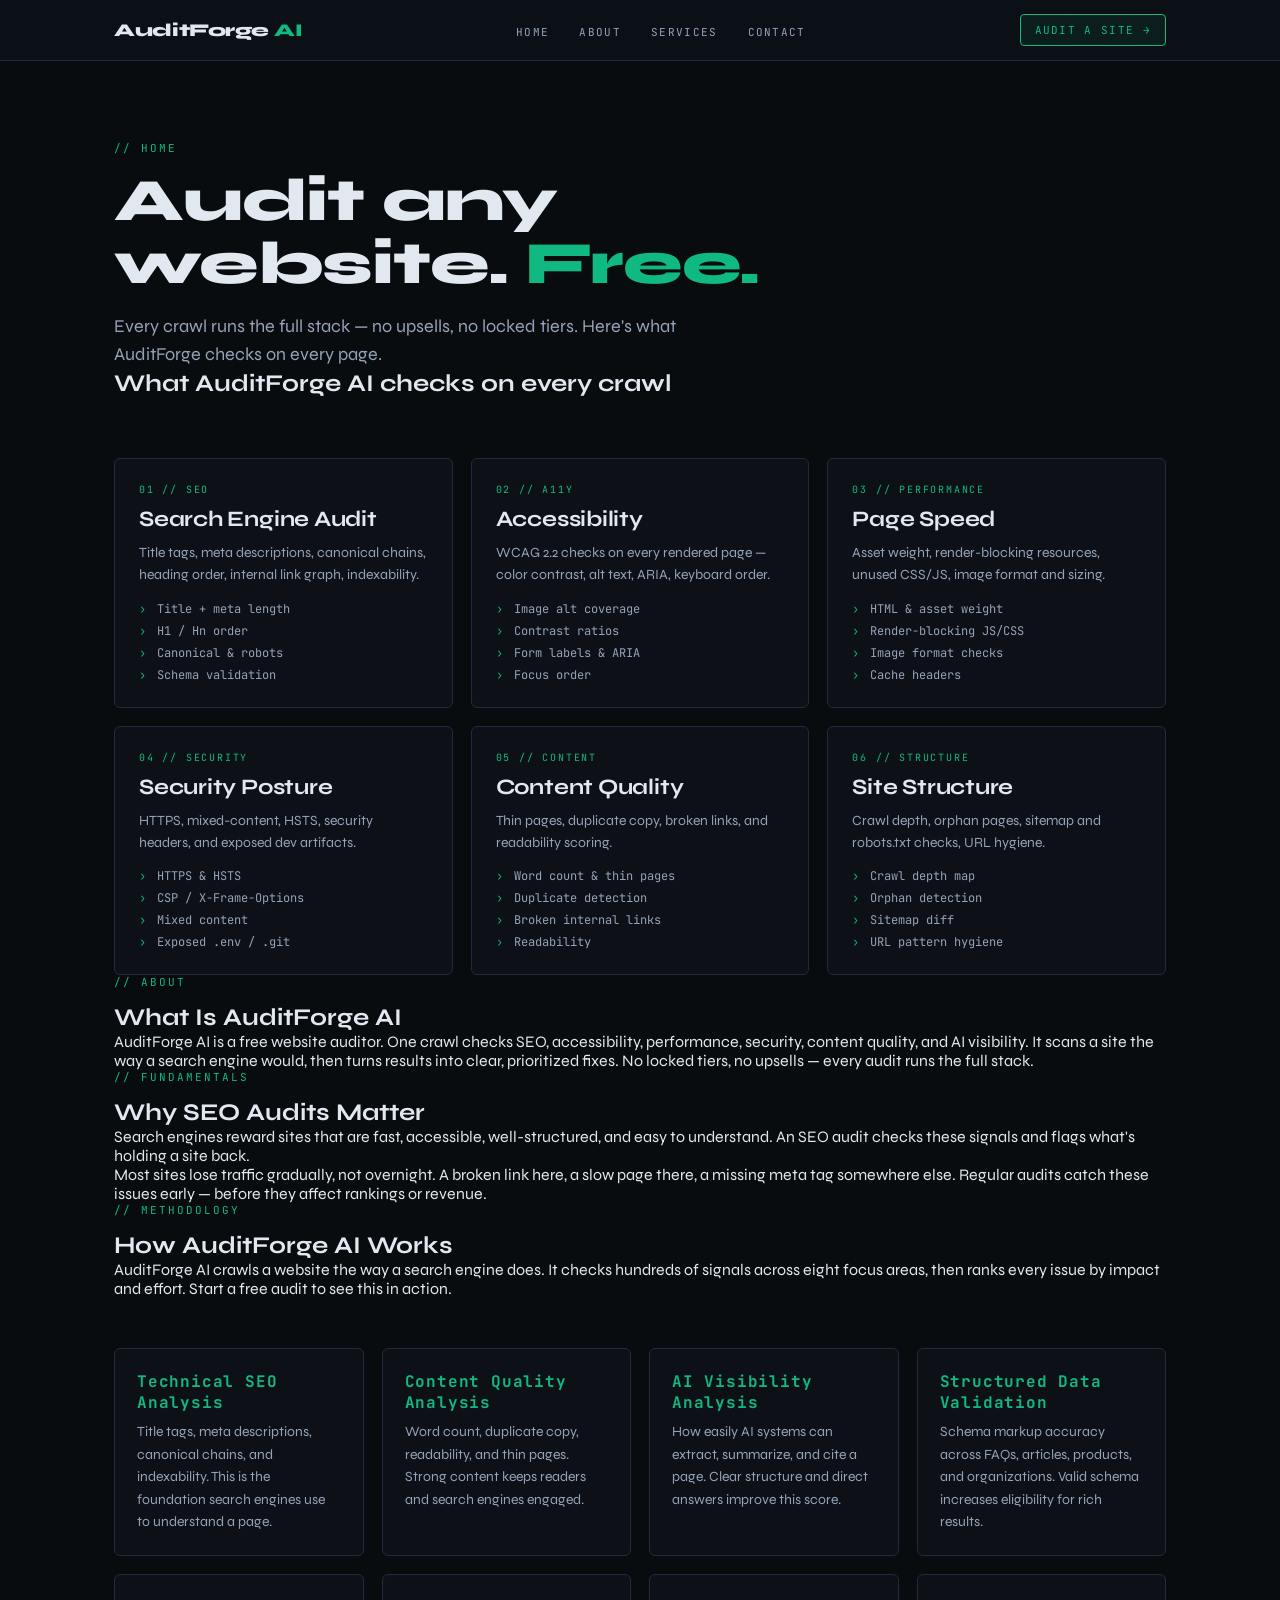
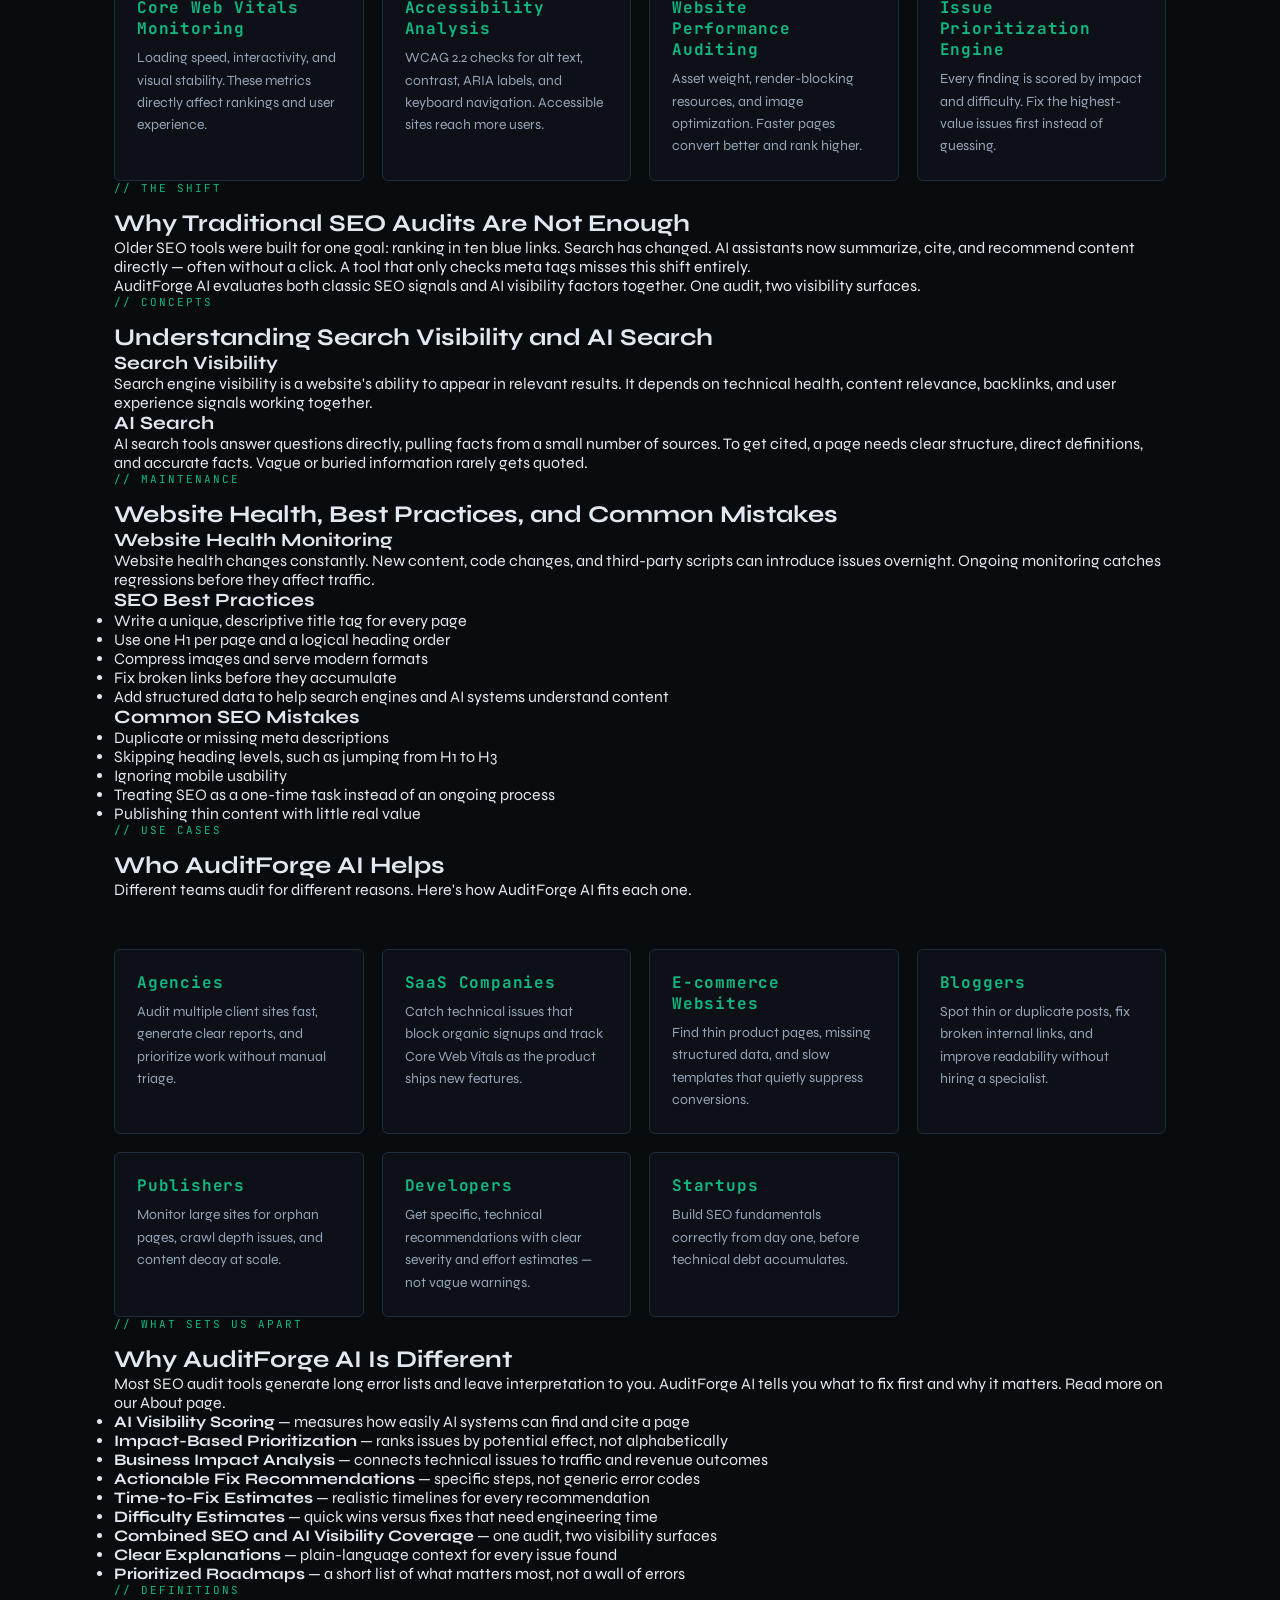
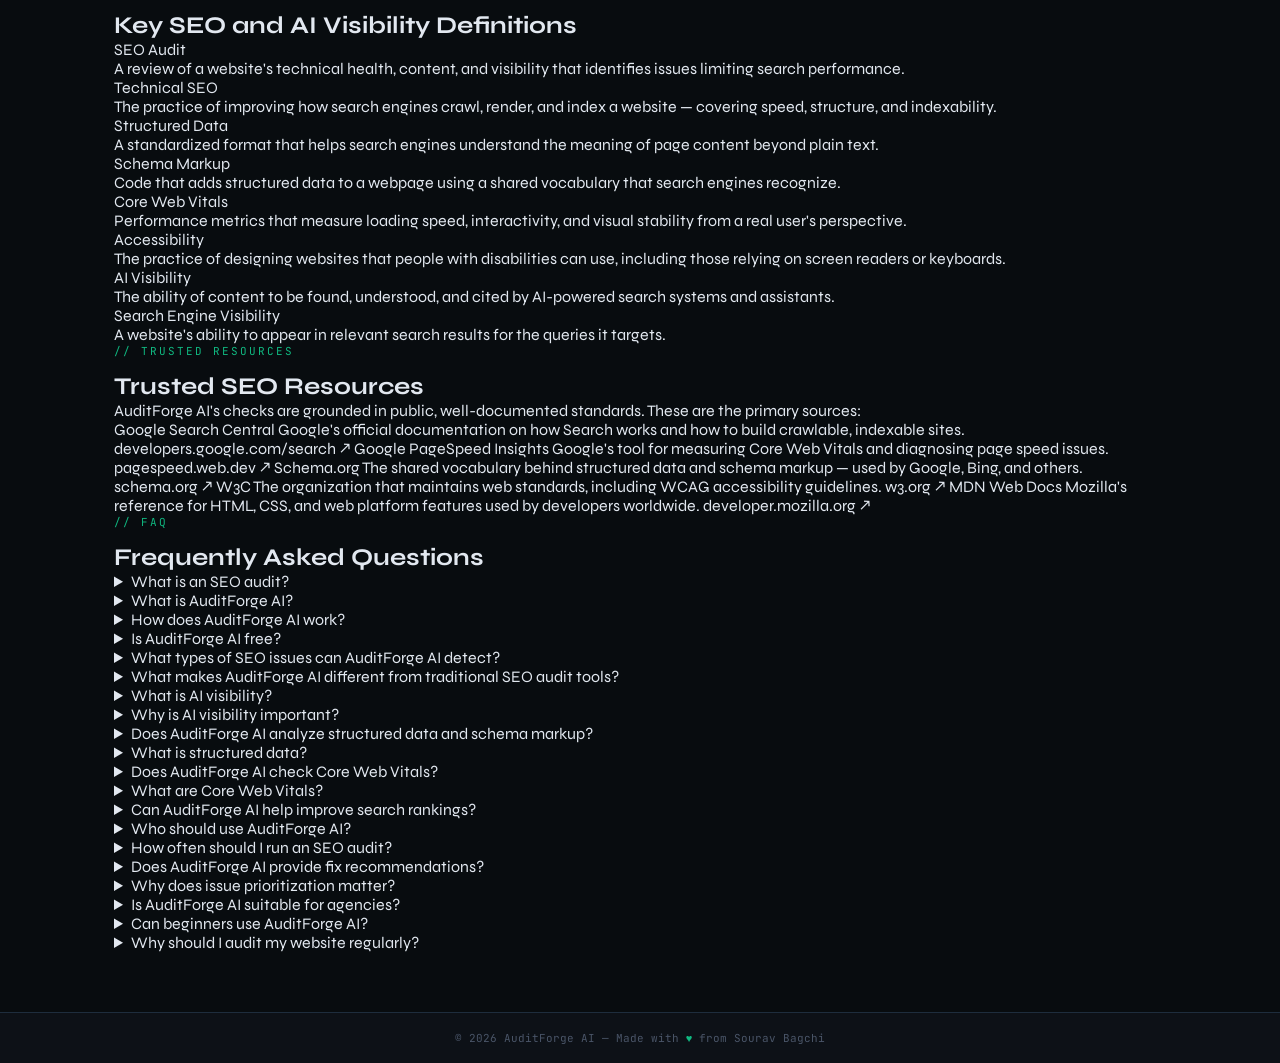
==== commit 86b1c1fa: "added  FAQs" ====
--- a/index.html
+++ b/index.html
@@ -9,7 +9,7 @@
 <link rel="canonical" href="https://audit-forge-ai.github.io/">
 <link rel="icon" type="image/svg+xml" sizes="32x32" href="/favicon/auditforgeai-favicon-32.svg">
 <link rel="icon" type="image/svg+xml" sizes="16x16" href="/favicon/auditforgeai-favicon-16.svg">
-<link rel="apple-touch-icon" type="image/svg+xml"   href="/favicon/auditforgeai-logo-512.svg">
+<link rel="apple-touch-icon" type="image/svg+xml" href="/favicon/auditforgeai-logo-512.svg">
 <meta property="og:image" content="https://audit-forge-ai.github.io/favicon/auditforgeai-logo-512.svg">
 <meta name="twitter:image" content="https://audit-forge-ai.github.io/favicon/auditforgeai-logo-512.svg">
 <meta property="og:type" content="website">
@@ -45,7 +45,7 @@
   "name": "AuditForge AI",
   "url": "https://audit-forge-ai.github.io/",
   "logo": "https://audit-forge-ai.github.io/favicon/auditforgeai-logo-512.svg",
-  "description": "AuditForge AI is a free, AI-powered SEO audit platform that analyzes technical SEO, accessibility, performance, content quality, security, and AI visibility.",
+  "description": "AuditForge AI is a free SEO audit platform that analyzes technical SEO, accessibility, performance, content quality, security, and AI visibility.",
   "sameAs": [
     "https://github.com/Audit-Forge-AI"
   ]
@@ -87,7 +87,7 @@
       "name": "What is an SEO audit?",
       "acceptedAnswer": {
         "@type": "Answer",
-        "text": "An SEO audit is a comprehensive analysis of a website's technical health, content quality, user experience, and search engine visibility. It identifies issues that may prevent a site from ranking well in search results and provides recommendations to improve performance."
+        "text": "An SEO audit reviews a website's technical health, content quality, and search engine visibility. It finds issues that block rankings and gives you clear steps to fix them."
       }
     },
     {
@@ -95,7 +95,7 @@
       "name": "What is AuditForge AI?",
       "acceptedAnswer": {
         "@type": "Answer",
-        "text": "AuditForge AI is an AI-powered SEO auditing platform that analyzes websites for technical SEO issues, content quality problems, structured data errors, accessibility concerns, performance bottlenecks, and AI visibility opportunities. It prioritizes recommendations based on potential impact so you know what to fix first."
+        "text": "AuditForge AI is a free SEO auditing platform. It checks websites for technical SEO issues, content quality problems, structured data errors, accessibility concerns, performance bottlenecks, and AI visibility gaps. Issues are ranked by impact so you know what to fix first."
       }
     },
     {
@@ -103,7 +103,7 @@
       "name": "How does AuditForge AI work?",
       "acceptedAnswer": {
         "@type": "Answer",
-        "text": "AuditForge AI crawls and analyzes your website, evaluates hundreds of SEO and AI visibility signals, identifies issues, and generates actionable recommendations. Each recommendation includes severity, expected impact, implementation guidance, and estimated effort required."
+        "text": "AuditForge AI crawls your website, evaluates hundreds of SEO and AI visibility signals, and generates actionable recommendations. Each recommendation includes severity, expected impact, implementation guidance, and estimated effort."
       }
     },
     {
@@ -111,7 +111,7 @@
       "name": "Is AuditForge AI free?",
       "acceptedAnswer": {
         "@type": "Answer",
-        "text": "Yes. AuditForge AI provides free website audits and actionable SEO recommendations. Our goal is to help website owners understand and improve their search visibility without expensive software subscriptions."
+        "text": "Yes. AuditForge AI is completely free. No locked tiers, no upsells. Every audit runs the full stack."
       }
     },
     {
@@ -119,7 +119,7 @@
       "name": "What types of SEO issues can AuditForge AI detect?",
       "acceptedAnswer": {
         "@type": "Answer",
-        "text": "AuditForge AI can identify missing or duplicate title tags, missing meta descriptions, heading structure issues, broken links, image optimization problems, performance bottlenecks, structured data errors, accessibility issues, mobile usability problems, AI visibility weaknesses, and content quality concerns."
+        "text": "AuditForge AI detects missing or duplicate title tags, missing meta descriptions, heading structure issues, broken links, image optimization problems, performance bottlenecks, structured data errors, accessibility issues, mobile usability problems, AI visibility weaknesses, and content quality concerns."
       }
     },
     {
@@ -127,7 +127,7 @@
       "name": "What makes AuditForge AI different from traditional SEO audit tools?",
       "acceptedAnswer": {
         "@type": "Answer",
-        "text": "Most SEO audit tools simply list problems. AuditForge AI goes further by prioritizing issues based on potential business impact, explaining why each issue matters, estimating implementation difficulty, and highlighting opportunities to improve visibility in AI-powered search experiences."
+        "text": "Most SEO tools list problems and leave you to interpret them. AuditForge AI ranks issues by business impact, explains why each one matters, estimates implementation difficulty, and highlights AI visibility opportunities."
       }
     },
     {
@@ -135,7 +135,7 @@
       "name": "What is AI visibility?",
       "acceptedAnswer": {
         "@type": "Answer",
-        "text": "AI visibility refers to how likely a website's content is to be discovered, understood, cited, and referenced by AI-powered search systems and assistants. AuditForge AI evaluates factors that help content become more accessible and understandable to modern AI systems."
+        "text": "AI visibility is how likely a website's content is to be discovered, understood, cited, and referenced by AI-powered search systems. AuditForge AI evaluates the factors that make content accessible to modern AI systems."
       }
     },
     {
@@ -143,7 +143,7 @@
       "name": "Why is AI visibility important?",
       "acceptedAnswer": {
         "@type": "Answer",
-        "text": "Search is evolving beyond traditional rankings. AI-powered search experiences increasingly summarize, cite, and recommend content directly. Improving AI visibility helps your content become easier for these systems to understand and potentially reference."
+        "text": "Search is moving beyond ten blue links. AI-powered experiences summarize, cite, and recommend content directly. Better AI visibility means these systems can more easily find and reference your pages."
       }
     },
     {
@@ -151,7 +151,7 @@
       "name": "Does AuditForge AI analyze structured data and schema markup?",
       "acceptedAnswer": {
         "@type": "Answer",
-        "text": "Yes. AuditForge AI evaluates schema markup implementation and identifies opportunities to improve structured data. Proper schema helps search engines better understand your content and may increase eligibility for rich search results."
+        "text": "Yes. AuditForge AI evaluates schema markup and identifies gaps. Valid schema helps search engines understand your content and increases eligibility for rich results."
       }
     },
     {
@@ -159,7 +159,7 @@
       "name": "What is structured data?",
       "acceptedAnswer": {
         "@type": "Answer",
-        "text": "Structured data is standardized information added to webpages that helps search engines understand page content. Common schema types include FAQs, Articles, Products, Organizations, Reviews, and Breadcrumbs."
+        "text": "Structured data is standardized information added to webpages. It helps search engines understand page content beyond plain text. Common schema types include FAQs, Articles, Products, Organizations, Reviews, and Breadcrumbs."
       }
     },
     {
@@ -167,7 +167,7 @@
       "name": "Does AuditForge AI check Core Web Vitals?",
       "acceptedAnswer": {
         "@type": "Answer",
-        "text": "Yes. AuditForge AI analyzes performance-related factors and highlights issues that can affect user experience and search visibility, including metrics associated with Core Web Vitals."
+        "text": "Yes. AuditForge AI analyzes performance factors and flags issues that affect user experience and search visibility, including Core Web Vitals metrics."
       }
     },
     {
@@ -175,7 +175,7 @@
       "name": "What are Core Web Vitals?",
       "acceptedAnswer": {
         "@type": "Answer",
-        "text": "Core Web Vitals are performance metrics used to measure real-world user experience. They focus on loading speed, responsiveness, and visual stability, helping website owners create faster and more user-friendly websites."
+        "text": "Core Web Vitals are Google's performance metrics for real-world user experience. They measure loading speed, responsiveness, and visual stability."
       }
     },
     {
@@ -183,7 +183,7 @@
       "name": "Can AuditForge AI help improve search rankings?",
       "acceptedAnswer": {
         "@type": "Answer",
-        "text": "AuditForge AI identifies issues that may limit search performance and provides actionable recommendations. While no tool can guarantee rankings, addressing important SEO issues can improve a site's ability to compete in search results."
+        "text": "AuditForge AI finds issues that limit search performance and gives you clear fixes. No tool can guarantee rankings, but resolving important SEO issues improves a site's ability to compete."
       }
     },
     {
@@ -191,7 +191,7 @@
       "name": "Who should use AuditForge AI?",
       "acceptedAnswer": {
         "@type": "Answer",
-        "text": "AuditForge AI is designed for SEO professionals, marketing agencies, website owners, SaaS companies, e-commerce businesses, bloggers and publishers, developers, and startups. Anyone looking to improve website visibility and performance can benefit from regular audits."
+        "text": "AuditForge AI is built for SEO professionals, marketing agencies, website owners, SaaS companies, e-commerce businesses, bloggers, publishers, developers, and startups. Anyone who wants better search visibility can benefit from regular audits."
       }
     },
     {
@@ -199,7 +199,7 @@
       "name": "How often should I run an SEO audit?",
       "acceptedAnswer": {
         "@type": "Answer",
-        "text": "Most websites should run an SEO audit at least once per month. Additional audits are recommended after website redesigns, migrations, major content updates, or significant technical changes."
+        "text": "Most websites should run an audit at least once a month. Run additional audits after redesigns, migrations, major content updates, or significant technical changes."
       }
     },
     {
@@ -207,7 +207,7 @@
       "name": "Does AuditForge AI provide fix recommendations?",
       "acceptedAnswer": {
         "@type": "Answer",
-        "text": "Yes. Every issue includes a clear explanation, recommended actions, implementation guidance, severity level, and estimated impact to help prioritize improvements."
+        "text": "Yes. Every issue includes a clear explanation, recommended actions, implementation guidance, severity level, and estimated impact."
       }
     },
     {
@@ -215,7 +215,7 @@
       "name": "Why does issue prioritization matter?",
       "acceptedAnswer": {
         "@type": "Answer",
-        "text": "Not all SEO issues have the same impact. Fixing low-value issues first can waste time and resources. AuditForge AI prioritizes recommendations so you can focus on changes most likely to improve visibility and user experience."
+        "text": "Not all SEO issues have equal impact. Fixing low-value issues first wastes time. AuditForge AI ranks recommendations so you work on the highest-impact changes first."
       }
     },
     {
@@ -223,7 +223,7 @@
       "name": "Is AuditForge AI suitable for agencies?",
       "acceptedAnswer": {
         "@type": "Answer",
-        "text": "Yes. Agencies can use AuditForge AI to quickly identify opportunities, generate reports, prioritize client work, and streamline SEO analysis across multiple websites."
+        "text": "Yes. Agencies use AuditForge AI to audit multiple client sites quickly, generate clear reports, and prioritize work without manual triage."
       }
     },
     {
@@ -231,7 +231,7 @@
       "name": "Can beginners use AuditForge AI?",
       "acceptedAnswer": {
         "@type": "Answer",
-        "text": "Absolutely. Recommendations are written in plain language and include explanations to help beginners understand both the problem and the recommended solution."
+        "text": "Absolutely. Recommendations are written in plain language. Every finding includes an explanation so beginners understand the problem and the fix."
       }
     },
     {
@@ -239,7 +239,7 @@
       "name": "Why should I audit my website regularly?",
       "acceptedAnswer": {
         "@type": "Answer",
-        "text": "Search engines, technologies, and websites constantly change. Regular audits help identify new issues, monitor performance, maintain technical health, and uncover opportunities to improve visibility before problems affect traffic."
+        "text": "Search engines and websites change constantly. Regular audits catch new issues early, monitor performance, and uncover opportunities before problems affect your traffic."
       }
     }
   ]
@@ -265,331 +265,546 @@
   <section class="hero" aria-labelledby="page-title">
     <div class="kicker">// Home</div>
     <h1 id="page-title">Audit any website. <em>Free.</em></h1>
-    <p class="lead">Every crawl runs the full stack — there are no upsells, no locked tiers. Here's what AuditForge looks at on every page.</p>
+    <p class="lead">Every crawl runs the full stack — no upsells, no locked tiers. Here's what AuditForge checks on every page.</p>
   </section>
 
   <section aria-label="What AuditForge AI checks on every crawl">
     <h2 class="sr-only">What AuditForge AI checks on every crawl</h2>
     <div class="engines">
-      <div class="engine"><div class="tag">01 // SEO</div><h3>Search Engine Audit</h3><p>Title tags, meta descriptions, canonical chains, heading order, internal link graph, indexability.</p>
-        <ul><li>Title + meta length</li><li>H1 / Hn order</li><li>Canonical & robots</li><li>Schema validation</li></ul></div>
-      <div class="engine"><div class="tag">02 // A11y</div><h3>Accessibility</h3><p>WCAG 2.2 checks against every rendered page — color contrast, alt text, ARIA, keyboard order.</p>
-        <ul><li>Image alt coverage</li><li>Contrast ratios</li><li>Form labels & ARIA</li><li>Focus order</li></ul></div>
-      <div class="engine"><div class="tag">03 // Performance</div><h3>Page Speed</h3><p>Asset weight, render-blocking resources, unused CSS/JS, image format & sizing.</p>
-        <ul><li>HTML & asset weight</li><li>Render-blocking JS/CSS</li><li>Image format checks</li><li>Cache headers</li></ul></div>
-      <div class="engine"><div class="tag">04 // Security</div><h3>Security Posture</h3><p>HTTPS, mixed-content, HSTS, security headers, exposed dev artifacts.</p>
-        <ul><li>HTTPS & HSTS</li><li>CSP / X-Frame-Options</li><li>Mixed content</li><li>Exposed .env / .git</li></ul></div>
-      <div class="engine"><div class="tag">05 // Content</div><h3>Content Quality</h3><p>Thin pages, duplicate copy, broken links, readability scoring.</p>
-        <ul><li>Word count & thin pages</li><li>Duplicate detection</li><li>Broken internal links</li><li>Readability</li></ul></div>
-      <div class="engine"><div class="tag">06 // Structure</div><h3>Site Structure</h3><p>Crawl depth, orphan pages, sitemap & robots.txt sanity, URL hygiene.</p>
-        <ul><li>Crawl depth map</li><li>Orphan detection</li><li>Sitemap diff</li><li>URL pattern hygiene</li></ul></div>
+      <div class="engine">
+        <div class="tag">01 // SEO</div>
+        <h3>Search Engine Audit</h3>
+        <p>Title tags, meta descriptions, canonical chains, heading order, internal link graph, indexability.</p>
+        <ul>
+          <li>Title + meta length</li>
+          <li>H1 / Hn order</li>
+          <li>Canonical & robots</li>
+          <li>Schema validation</li>
+        </ul>
+      </div>
+      <div class="engine">
+        <div class="tag">02 // A11y</div>
+        <h3>Accessibility</h3>
+        <p>WCAG 2.2 checks on every rendered page — color contrast, alt text, ARIA, keyboard order.</p>
+        <ul>
+          <li>Image alt coverage</li>
+          <li>Contrast ratios</li>
+          <li>Form labels & ARIA</li>
+          <li>Focus order</li>
+        </ul>
+      </div>
+      <div class="engine">
+        <div class="tag">03 // Performance</div>
+        <h3>Page Speed</h3>
+        <p>Asset weight, render-blocking resources, unused CSS/JS, image format and sizing.</p>
+        <ul>
+          <li>HTML & asset weight</li>
+          <li>Render-blocking JS/CSS</li>
+          <li>Image format checks</li>
+          <li>Cache headers</li>
+        </ul>
+      </div>
+      <div class="engine">
+        <div class="tag">04 // Security</div>
+        <h3>Security Posture</h3>
+        <p>HTTPS, mixed-content, HSTS, security headers, and exposed dev artifacts.</p>
+        <ul>
+          <li>HTTPS & HSTS</li>
+          <li>CSP / X-Frame-Options</li>
+          <li>Mixed content</li>
+          <li>Exposed .env / .git</li>
+        </ul>
+      </div>
+      <div class="engine">
+        <div class="tag">05 // Content</div>
+        <h3>Content Quality</h3>
+        <p>Thin pages, duplicate copy, broken links, and readability scoring.</p>
+        <ul>
+          <li>Word count & thin pages</li>
+          <li>Duplicate detection</li>
+          <li>Broken internal links</li>
+          <li>Readability</li>
+        </ul>
+      </div>
+      <div class="engine">
+        <div class="tag">06 // Structure</div>
+        <h3>Site Structure</h3>
+        <p>Crawl depth, orphan pages, sitemap and robots.txt checks, URL hygiene.</p>
+        <ul>
+          <li>Crawl depth map</li>
+          <li>Orphan detection</li>
+          <li>Sitemap diff</li>
+          <li>URL pattern hygiene</li>
+        </ul>
+      </div>
     </div>
   </section>
 
   <article>
 
-  <section class="content-block">
-    <div class="kicker">// About</div>
-    <h2>What Is AuditForge AI</h2>
-    <p class="intro">AuditForge AI is a free website auditor that checks SEO, accessibility, performance, security, content quality, and AI visibility in one crawl. It scans a site the way a search engine would, then turns the results into clear, prioritized fixes. There are no locked tiers and no upsells. Every audit runs the full stack, every time.</p>
-  </section>
-
-  <section class="content-block">
-    <div class="kicker">// Fundamentals</div>
-    <h2>Why SEO Audits Matter</h2>
-    <p class="intro">Search engines reward sites that are fast, accessible, well-structured, and easy to understand. An SEO audit reviews these signals and flags anything holding a site back. Without regular audits, small problems compound quietly.</p>
-    <p class="intro">Most sites lose traffic gradually, not overnight. A broken link here, a slow page there, a missing meta tag somewhere else. Regular audits catch these issues early, before they affect rankings or revenue.</p>
-  </section>
-
-  <section class="content-block">
-    <div class="kicker">// Methodology</div>
-    <h2>How AuditForge AI Works</h2>
-    <p class="intro">AuditForge AI crawls a website the way a search engine does. It checks hundreds of signals across eight focus areas, then ranks every issue by impact and effort. <a href="services">Start a free audit</a> to see this in action, or read what each engine actually looks at below.</p>
-
-    <div class="grid">
-      <div class="card">
-        <h3>Technical SEO Analysis</h3>
-        <p>Title tags, meta descriptions, canonical chains, and indexability. This is the foundation search engines use to understand a page.</p>
-      </div>
-      <div class="card">
-        <h3>Content Quality Analysis</h3>
-        <p>Word count, duplicate copy, readability, and thin pages. Strong content keeps readers and search engines engaged.</p>
-      </div>
-      <div class="card">
-        <h3>AI Visibility Analysis</h3>
-        <p>How easily AI systems can extract, summarize, and cite a page. Clear structure and direct answers improve this score.</p>
-      </div>
-      <div class="card">
-        <h3>Structured Data Validation</h3>
-        <p>Schema markup accuracy across FAQs, articles, products, and organizations. Valid schema increases eligibility for rich results.</p>
-      </div>
-      <div class="card">
-        <h3>Core Web Vitals Monitoring</h3>
-        <p>Loading speed, interactivity, and visual stability. These metrics directly affect rankings and user experience.</p>
-      </div>
-      <div class="card">
-        <h3>Accessibility Analysis</h3>
-        <p>WCAG 2.2 checks for alt text, contrast, ARIA labels, and keyboard navigation. Accessible sites reach more users.</p>
-      </div>
-      <div class="card">
-        <h3>Website Performance Auditing</h3>
-        <p>Asset weight, render-blocking resources, and image optimization. Faster pages convert better and rank higher.</p>
-      </div>
-      <div class="card">
-        <h3>Issue Prioritization Engine</h3>
-        <p>Every finding is scored by impact and difficulty, so teams fix the highest-value issues first instead of guessing.</p>
-      </div>
-    </div>
-  </section>
-
-  <section class="content-block">
-    <div class="kicker">// The Shift</div>
-    <h2>Why Traditional SEO Audits Are Not Enough</h2>
-    <p class="intro">Older SEO tools were built for one goal: ranking in ten blue links. Search has changed. AI assistants now summarize, cite, and recommend content directly, often without a click. A traditional audit that only checks meta tags misses this shift.</p>
-    <p class="intro">AuditForge AI evaluates classic SEO signals and AI visibility factors together, so a site stays competitive in both search engines and AI-powered search experiences.</p>
-  </section>
-
-  <section class="content-block">
-    <div class="kicker">// Concepts</div>
-    <h2>Understanding Search Visibility and AI Search</h2>
-    <h3>Understanding Search Visibility</h3>
-    <p class="intro">Search engine visibility is the ability of a website to appear in relevant search results. It depends on technical health, content relevance, backlinks, and user experience signals working together.</p>
-    <h3>Understanding AI Search</h3>
-    <p class="intro">AI search tools answer questions directly, often pulling facts from a small number of sources. To be cited, a page needs clear structure, direct definitions, and accurate, well-organized facts. Vague or buried information rarely gets quoted.</p>
-  </section>
-
-  <section class="content-block">
-    <div class="kicker">// Maintenance</div>
-    <h2>Website Health, Best Practices, and Common Mistakes</h2>
-    <h3>Website Health Monitoring</h3>
-    <p class="intro">Website health changes constantly. New content, code changes, and third-party scripts can introduce issues overnight. Ongoing monitoring catches regressions before they affect traffic.</p>
-
-    <h3>SEO Best Practices</h3>
-    <ul class="list-check">
-      <li>Write a unique, descriptive title tag for every page</li>
-      <li>Use one H1 per page and a logical heading order</li>
-      <li>Compress images and serve modern formats</li>
-      <li>Fix broken links before they accumulate</li>
-      <li>Add structured data to help search engines and AI systems understand content</li>
-    </ul>
-
-    <h3>Common SEO Mistakes</h3>
-    <ul class="list-check">
-      <li>Duplicate or missing meta descriptions</li>
-      <li>Skipping heading levels, such as jumping from H1 to H3</li>
-      <li>Ignoring mobile usability</li>
-      <li>Treating SEO as a one-time task instead of an ongoing process</li>
-      <li>Publishing thin content with little real value</li>
-    </ul>
-  </section>
-
-  <section class="content-block">
-    <div class="kicker">// Use Cases</div>
-    <h2>Who AuditForge AI Helps</h2>
-    <p class="intro">Different teams run audits for different reasons. Here is how AuditForge AI fits each one.</p>
-    <div class="grid">
-      <div class="card">
-        <h3>Agencies</h3>
-        <p>Run fast audits across multiple client sites, generate clear reports, and prioritize work without manual triage.</p>
-      </div>
-      <div class="card">
-        <h3>SaaS Companies</h3>
-        <p>Catch technical issues that block organic signups, and track Core Web Vitals as the product ships new features.</p>
-      </div>
-      <div class="card">
-        <h3>E-commerce Websites</h3>
-        <p>Find thin product pages, missing structured data, and slow templates that quietly suppress conversions.</p>
-      </div>
-      <div class="card">
-        <h3>Bloggers</h3>
-        <p>Spot thin or duplicate posts, fix broken internal links, and improve readability without hiring a specialist.</p>
-      </div>
-      <div class="card">
-        <h3>Publishers</h3>
-        <p>Monitor large sites for orphan pages, crawl depth issues, and content decay at scale.</p>
-      </div>
-      <div class="card">
-        <h3>Developers</h3>
-        <p>Get specific, technical recommendations instead of vague warnings, with clear severity and effort estimates.</p>
-      </div>
-      <div class="card">
-        <h3>Startups</h3>
-        <p>Build SEO fundamentals correctly from day one, before technical debt accumulates.</p>
-      </div>
-    </div>
-  </section>
-
-  <section class="content-block">
-    <div class="kicker">// What Sets Us Apart</div>
-    <h2>Why AuditForge AI Is Different</h2>
-    <p class="intro">Most SEO audit tools generate long lists of errors and leave the interpretation to you. AuditForge AI is an AI-powered SEO audit platform that tells users what to fix first and why it matters. Read more about the approach on our <a href="about">About page</a>.</p>
-    <ul class="list-check">
-      <li><strong>AI Visibility Scoring</strong> — measures how easily AI systems can find and cite a page</li>
-      <li><strong>Impact-Based Prioritization</strong> — ranks issues by potential effect, not alphabetically</li>
-      <li><strong>Business Impact Analysis</strong> — connects technical issues to traffic and revenue outcomes</li>
-      <li><strong>Actionable Fix Recommendations</strong> — specific steps, not generic error codes</li>
-      <li><strong>Time-to-Fix Estimates</strong> — realistic timelines for every recommendation</li>
-      <li><strong>Difficulty Estimates</strong> — quick wins versus fixes that need engineering time</li>
-      <li><strong>Combined SEO and AI Visibility Coverage</strong> — one audit, two visibility surfaces</li>
-      <li><strong>Clear Explanations Instead of Generic Errors</strong> — plain-language context for every issue</li>
-      <li><strong>Prioritized Roadmaps Instead of Long Issue Lists</strong> — a short list of what matters most</li>
-    </ul>
-  </section>
-
-  <section class="content-block">
-    <div class="kicker">// Definitions</div>
-    <h2>Key SEO and AI Visibility Definitions</h2>
-    <dl class="definitions">
-      <dt>SEO Audit</dt>
-      <dd>An SEO audit is a process that reviews a website's technical health, content, and visibility, then identifies issues that limit search performance.</dd>
-
-      <dt>Technical SEO</dt>
-      <dd>Technical SEO is a practice that improves how search engines crawl, render, and index a website, covering speed, structure, and indexability.</dd>
-
-      <dt>Structured Data</dt>
-      <dd>Structured data is a standardized format that helps search engines understand the meaning of page content beyond plain text.</dd>
-
-      <dt>Schema Markup</dt>
-      <dd>Schema markup is code that adds structured data to a webpage, using a shared vocabulary search engines recognize.</dd>
-
-      <dt>Core Web Vitals</dt>
-      <dd>Core Web Vitals are performance metrics that measure loading speed, interactivity, and visual stability from a real user's perspective.</dd>
-
-      <dt>Accessibility</dt>
-      <dd>Accessibility is the practice of designing websites that people with disabilities can use, including those relying on screen readers or keyboards.</dd>
-
-      <dt>AI Visibility</dt>
-      <dd>AI visibility is the ability of content to be found, understood, and cited by AI-powered search systems and assistants.</dd>
-
-      <dt>Search Engine Visibility</dt>
-      <dd>Search engine visibility is the ability of a website to appear in relevant search results for the queries it targets.</dd>
-    </dl>
-  </section>
-
-  <aside class="content-block" aria-label="External SEO resources and references">
-    <div class="kicker">// Further Reading</div>
-    <h2>SEO Resources and References</h2>
-    <p class="intro">AuditForge AI's checks are grounded in public, well-documented standards. These resources cover the same fundamentals in more depth:</p>
-    <ul class="list-check">
-      <li><a href="https://developers.google.com/search" target="_blank" rel="noopener noreferrer">Google Search Central</a> — Google's official documentation on how Search works and how to build crawlable sites.</li>
-      <li><a href="https://pagespeed.web.dev/" target="_blank" rel="noopener noreferrer">Google PageSpeed Insights</a> — Google's tool for measuring Core Web Vitals and page speed.</li>
-      <li><a href="https://schema.org/" target="_blank" rel="noopener noreferrer">Schema.org</a> — the shared vocabulary behind most structured data and schema markup.</li>
-      <li><a href="https://www.w3.org/" target="_blank" rel="noopener noreferrer">W3C</a> — the organization that maintains web standards, including WCAG accessibility guidelines.</li>
-      <li><a href="https://developer.mozilla.org/" target="_blank" rel="noopener noreferrer">MDN Web Docs</a> — Mozilla's reference for HTML, CSS, and web platform features.</li>
-    </ul>
-  </aside>
-
-  <section class="content-block" aria-label="Frequently asked questions about AuditForge AI">
-    <div class="kicker">// FAQ</div>
-    <h2>Frequently Asked Questions</h2>
-
-    <div class="faq-list">
-      <div class="faq-item">
-        <h3>What is an SEO audit?</h3>
-        <p>An SEO audit is a comprehensive analysis of a website's technical health, content quality, user experience, and search engine visibility. It identifies issues that may prevent a site from ranking well in search results and provides recommendations to improve performance.</p>
-      </div>
-      <div class="faq-item">
-        <h3>What is AuditForge AI?</h3>
-        <p>AuditForge AI is an AI-powered SEO auditing platform that analyzes websites for technical SEO issues, content quality problems, structured data errors, accessibility concerns, performance bottlenecks, and AI visibility opportunities. It prioritizes recommendations based on potential impact so you know what to fix first.</p>
-      </div>
-      <div class="faq-item">
-        <h3>How does AuditForge AI work?</h3>
-        <p>AuditForge AI crawls and analyzes your website, evaluates hundreds of SEO and AI visibility signals, identifies issues, and generates actionable recommendations. Each recommendation includes severity, expected impact, implementation guidance, and estimated effort required.</p>
-      </div>
-      <div class="faq-item">
-        <h3>Is AuditForge AI free?</h3>
-        <p>Yes. AuditForge AI provides free website audits and actionable SEO recommendations. Our goal is to help website owners understand and improve their search visibility without expensive software subscriptions.</p>
-      </div>
-      <div class="faq-item">
-        <h3>What types of SEO issues can AuditForge AI detect?</h3>
-        <p>AuditForge AI can identify:</p>
-        <ul>
-          <li>Missing or duplicate title tags</li>
-          <li>Missing meta descriptions</li>
-          <li>Heading structure issues</li>
-          <li>Broken links</li>
-          <li>Image optimization problems</li>
-          <li>Performance bottlenecks</li>
-          <li>Structured data errors</li>
-          <li>Accessibility issues</li>
-          <li>Mobile usability problems</li>
-          <li>AI visibility weaknesses</li>
-          <li>Content quality concerns</li>
-        </ul>
-      </div>
-      <div class="faq-item">
-        <h3>What makes AuditForge AI different from traditional SEO audit tools?</h3>
-        <p>Most SEO audit tools simply list problems. AuditForge AI goes further by prioritizing issues based on potential business impact, explaining why each issue matters, estimating implementation difficulty, and highlighting opportunities to improve visibility in AI-powered search experiences.</p>
-      </div>
-      <div class="faq-item">
-        <h3>What is AI visibility?</h3>
-        <p>AI visibility refers to how likely a website's content is to be discovered, understood, cited, and referenced by AI-powered search systems and assistants. AuditForge AI evaluates factors that help content become more accessible and understandable to modern AI systems.</p>
-      </div>
-      <div class="faq-item">
-        <h3>Why is AI visibility important?</h3>
-        <p>Search is evolving beyond traditional rankings. AI-powered search experiences increasingly summarize, cite, and recommend content directly. Improving AI visibility helps your content become easier for these systems to understand and potentially reference.</p>
-      </div>
-      <div class="faq-item">
-        <h3>Does AuditForge AI analyze structured data and schema markup?</h3>
-        <p>Yes. AuditForge AI evaluates schema markup implementation and identifies opportunities to improve structured data. Proper schema helps search engines better understand your content and may increase eligibility for rich search results.</p>
-      </div>
-      <div class="faq-item">
-        <h3>What is structured data?</h3>
-        <p>Structured data is standardized information added to webpages that helps search engines understand page content. Common schema types include FAQs, Articles, Products, Organizations, Reviews, and Breadcrumbs.</p>
-      </div>
-      <div class="faq-item">
-        <h3>Does AuditForge AI check Core Web Vitals?</h3>
-        <p>Yes. AuditForge AI analyzes performance-related factors and highlights issues that can affect user experience and search visibility, including metrics associated with Core Web Vitals.</p>
-      </div>
-      <div class="faq-item">
-        <h3>What are Core Web Vitals?</h3>
-        <p>Core Web Vitals are performance metrics used to measure real-world user experience. They focus on loading speed, responsiveness, and visual stability, helping website owners create faster and more user-friendly websites.</p>
-      </div>
-      <div class="faq-item">
-        <h3>Can AuditForge AI help improve search rankings?</h3>
-        <p>AuditForge AI identifies issues that may limit search performance and provides actionable recommendations. While no tool can guarantee rankings, addressing important SEO issues can improve a site's ability to compete in search results.</p>
-      </div>
-      <div class="faq-item">
-        <h3>Who should use AuditForge AI?</h3>
-        <p>AuditForge AI is designed for:</p>
-        <ul>
-          <li>SEO professionals</li>
-          <li>Marketing agencies</li>
-          <li>Website owners</li>
-          <li>SaaS companies</li>
-          <li>E-commerce businesses</li>
-          <li>Bloggers and publishers</li>
-          <li>Developers</li>
-          <li>Startups</li>
-        </ul>
-        <p>Anyone looking to improve website visibility and performance can benefit from regular audits.</p>
-      </div>
-      <div class="faq-item">
-        <h3>How often should I run an SEO audit?</h3>
-        <p>Most websites should run an SEO audit at least once per month. Additional audits are recommended after website redesigns, migrations, major content updates, or significant technical changes.</p>
-      </div>
-      <div class="faq-item">
-        <h3>Does AuditForge AI provide fix recommendations?</h3>
-        <p>Yes. Every issue includes a clear explanation, recommended actions, implementation guidance, severity level, and estimated impact to help prioritize improvements.</p>
-      </div>
-      <div class="faq-item">
-        <h3>Why does issue prioritization matter?</h3>
-        <p>Not all SEO issues have the same impact. Fixing low-value issues first can waste time and resources. AuditForge AI prioritizes recommendations so you can focus on changes most likely to improve visibility and user experience.</p>
-      </div>
-      <div class="faq-item">
-        <h3>Is AuditForge AI suitable for agencies?</h3>
-        <p>Yes. Agencies can use AuditForge AI to quickly identify opportunities, generate reports, prioritize client work, and streamline SEO analysis across multiple websites.</p>
-      </div>
-      <div class="faq-item">
-        <h3>Can beginners use AuditForge AI?</h3>
-        <p>Absolutely. Recommendations are written in plain language and include explanations to help beginners understand both the problem and the recommended solution.</p>
-      </div>
-      <div class="faq-item">
-        <h3>Why should I audit my website regularly?</h3>
-        <p>Search engines, technologies, and websites constantly change. Regular audits help identify new issues, monitor performance, maintain technical health, and uncover opportunities to improve visibility before problems affect traffic.</p>
-      </div>
-    </div>
-  </section>
+    <section class="content-block">
+      <div class="kicker">// About</div>
+      <h2>What Is AuditForge AI</h2>
+      <p class="intro">AuditForge AI is a free website auditor. One crawl checks SEO, accessibility, performance, security, content quality, and AI visibility. It scans a site the way a search engine would, then turns results into clear, prioritized fixes. No locked tiers, no upsells — every audit runs the full stack.</p>
+    </section>
+
+    <section class="content-block">
+      <div class="kicker">// Fundamentals</div>
+      <h2>Why SEO Audits Matter</h2>
+      <p class="intro">Search engines reward sites that are fast, accessible, well-structured, and easy to understand. An SEO audit checks these signals and flags what's holding a site back.</p>
+      <p class="intro">Most sites lose traffic gradually, not overnight. A broken link here, a slow page there, a missing meta tag somewhere else. Regular audits catch these issues early — before they affect rankings or revenue.</p>
+    </section>
+
+    <section class="content-block">
+      <div class="kicker">// Methodology</div>
+      <h2>How AuditForge AI Works</h2>
+      <p class="intro">AuditForge AI crawls a website the way a search engine does. It checks hundreds of signals across eight focus areas, then ranks every issue by impact and effort. <a href="services">Start a free audit</a> to see this in action.</p>
+
+      <div class="grid">
+        <div class="card">
+          <h3>Technical SEO Analysis</h3>
+          <p>Title tags, meta descriptions, canonical chains, and indexability. This is the foundation search engines use to understand a page.</p>
+        </div>
+        <div class="card">
+          <h3>Content Quality Analysis</h3>
+          <p>Word count, duplicate copy, readability, and thin pages. Strong content keeps readers and search engines engaged.</p>
+        </div>
+        <div class="card">
+          <h3>AI Visibility Analysis</h3>
+          <p>How easily AI systems can extract, summarize, and cite a page. Clear structure and direct answers improve this score.</p>
+        </div>
+        <div class="card">
+          <h3>Structured Data Validation</h3>
+          <p>Schema markup accuracy across FAQs, articles, products, and organizations. Valid schema increases eligibility for rich results.</p>
+        </div>
+        <div class="card">
+          <h3>Core Web Vitals Monitoring</h3>
+          <p>Loading speed, interactivity, and visual stability. These metrics directly affect rankings and user experience.</p>
+        </div>
+        <div class="card">
+          <h3>Accessibility Analysis</h3>
+          <p>WCAG 2.2 checks for alt text, contrast, ARIA labels, and keyboard navigation. Accessible sites reach more users.</p>
+        </div>
+        <div class="card">
+          <h3>Website Performance Auditing</h3>
+          <p>Asset weight, render-blocking resources, and image optimization. Faster pages convert better and rank higher.</p>
+        </div>
+        <div class="card">
+          <h3>Issue Prioritization Engine</h3>
+          <p>Every finding is scored by impact and difficulty. Fix the highest-value issues first instead of guessing.</p>
+        </div>
+      </div>
+    </section>
+
+    <section class="content-block">
+      <div class="kicker">// The Shift</div>
+      <h2>Why Traditional SEO Audits Are Not Enough</h2>
+      <p class="intro">Older SEO tools were built for one goal: ranking in ten blue links. Search has changed. AI assistants now summarize, cite, and recommend content directly — often without a click. A tool that only checks meta tags misses this shift entirely.</p>
+      <p class="intro">AuditForge AI evaluates both classic SEO signals and AI visibility factors together. One audit, two visibility surfaces.</p>
+    </section>
+
+    <section class="content-block">
+      <div class="kicker">// Concepts</div>
+      <h2>Understanding Search Visibility and AI Search</h2>
+      <h3>Search Visibility</h3>
+      <p class="intro">Search engine visibility is a website's ability to appear in relevant results. It depends on technical health, content relevance, backlinks, and user experience signals working together.</p>
+      <h3>AI Search</h3>
+      <p class="intro">AI search tools answer questions directly, pulling facts from a small number of sources. To get cited, a page needs clear structure, direct definitions, and accurate facts. Vague or buried information rarely gets quoted.</p>
+    </section>
+
+    <section class="content-block">
+      <div class="kicker">// Maintenance</div>
+      <h2>Website Health, Best Practices, and Common Mistakes</h2>
+      <h3>Website Health Monitoring</h3>
+      <p class="intro">Website health changes constantly. New content, code changes, and third-party scripts can introduce issues overnight. Ongoing monitoring catches regressions before they affect traffic.</p>
+
+      <h3>SEO Best Practices</h3>
+      <ul class="list-check">
+        <li>Write a unique, descriptive title tag for every page</li>
+        <li>Use one H1 per page and a logical heading order</li>
+        <li>Compress images and serve modern formats</li>
+        <li>Fix broken links before they accumulate</li>
+        <li>Add structured data to help search engines and AI systems understand content</li>
+      </ul>
+
+      <h3>Common SEO Mistakes</h3>
+      <ul class="list-check">
+        <li>Duplicate or missing meta descriptions</li>
+        <li>Skipping heading levels, such as jumping from H1 to H3</li>
+        <li>Ignoring mobile usability</li>
+        <li>Treating SEO as a one-time task instead of an ongoing process</li>
+        <li>Publishing thin content with little real value</li>
+      </ul>
+    </section>
+
+    <section class="content-block">
+      <div class="kicker">// Use Cases</div>
+      <h2>Who AuditForge AI Helps</h2>
+      <p class="intro">Different teams audit for different reasons. Here's how AuditForge AI fits each one.</p>
+      <div class="grid">
+        <div class="card">
+          <h3>Agencies</h3>
+          <p>Audit multiple client sites fast, generate clear reports, and prioritize work without manual triage.</p>
+        </div>
+        <div class="card">
+          <h3>SaaS Companies</h3>
+          <p>Catch technical issues that block organic signups and track Core Web Vitals as the product ships new features.</p>
+        </div>
+        <div class="card">
+          <h3>E-commerce Websites</h3>
+          <p>Find thin product pages, missing structured data, and slow templates that quietly suppress conversions.</p>
+        </div>
+        <div class="card">
+          <h3>Bloggers</h3>
+          <p>Spot thin or duplicate posts, fix broken internal links, and improve readability without hiring a specialist.</p>
+        </div>
+        <div class="card">
+          <h3>Publishers</h3>
+          <p>Monitor large sites for orphan pages, crawl depth issues, and content decay at scale.</p>
+        </div>
+        <div class="card">
+          <h3>Developers</h3>
+          <p>Get specific, technical recommendations with clear severity and effort estimates — not vague warnings.</p>
+        </div>
+        <div class="card">
+          <h3>Startups</h3>
+          <p>Build SEO fundamentals correctly from day one, before technical debt accumulates.</p>
+        </div>
+      </div>
+    </section>
+
+    <section class="content-block">
+      <div class="kicker">// What Sets Us Apart</div>
+      <h2>Why AuditForge AI Is Different</h2>
+      <p class="intro">Most SEO audit tools generate long error lists and leave interpretation to you. AuditForge AI tells you what to fix first and why it matters. Read more on our <a href="about">About page</a>.</p>
+      <ul class="list-check">
+        <li><strong>AI Visibility Scoring</strong> — measures how easily AI systems can find and cite a page</li>
+        <li><strong>Impact-Based Prioritization</strong> — ranks issues by potential effect, not alphabetically</li>
+        <li><strong>Business Impact Analysis</strong> — connects technical issues to traffic and revenue outcomes</li>
+        <li><strong>Actionable Fix Recommendations</strong> — specific steps, not generic error codes</li>
+        <li><strong>Time-to-Fix Estimates</strong> — realistic timelines for every recommendation</li>
+        <li><strong>Difficulty Estimates</strong> — quick wins versus fixes that need engineering time</li>
+        <li><strong>Combined SEO and AI Visibility Coverage</strong> — one audit, two visibility surfaces</li>
+        <li><strong>Clear Explanations</strong> — plain-language context for every issue found</li>
+        <li><strong>Prioritized Roadmaps</strong> — a short list of what matters most, not a wall of errors</li>
+      </ul>
+    </section>
+
+    <section class="content-block">
+      <div class="kicker">// Definitions</div>
+      <h2>Key SEO and AI Visibility Definitions</h2>
+      <dl class="definitions">
+        <dt>SEO Audit</dt>
+        <dd>A review of a website's technical health, content, and visibility that identifies issues limiting search performance.</dd>
+
+        <dt>Technical SEO</dt>
+        <dd>The practice of improving how search engines crawl, render, and index a website — covering speed, structure, and indexability.</dd>
+
+        <dt>Structured Data</dt>
+        <dd>A standardized format that helps search engines understand the meaning of page content beyond plain text.</dd>
+
+        <dt>Schema Markup</dt>
+        <dd>Code that adds structured data to a webpage using a shared vocabulary that search engines recognize.</dd>
+
+        <dt>Core Web Vitals</dt>
+        <dd>Performance metrics that measure loading speed, interactivity, and visual stability from a real user's perspective.</dd>
+
+        <dt>Accessibility</dt>
+        <dd>The practice of designing websites that people with disabilities can use, including those relying on screen readers or keyboards.</dd>
+
+        <dt>AI Visibility</dt>
+        <dd>The ability of content to be found, understood, and cited by AI-powered search systems and assistants.</dd>
+
+        <dt>Search Engine Visibility</dt>
+        <dd>A website's ability to appear in relevant search results for the queries it targets.</dd>
+      </dl>
+    </section>
+
+    <aside class="content-block" aria-label="Trusted SEO resources and references">
+      <div class="kicker">// Trusted Resources</div>
+      <h2>Trusted SEO Resources</h2>
+      <p class="intro">AuditForge AI's checks are grounded in public, well-documented standards. These are the primary sources:</p>
+      <div class="resources-grid">
+        <a class="resource-card" href="https://developers.google.com/search" target="_blank" rel="noopener noreferrer">
+          <span class="resource-name">Google Search Central</span>
+          <span class="resource-desc">Google's official documentation on how Search works and how to build crawlable, indexable sites.</span>
+          <span class="resource-link">developers.google.com/search ↗</span>
+        </a>
+        <a class="resource-card" href="https://pagespeed.web.dev/" target="_blank" rel="noopener noreferrer">
+          <span class="resource-name">Google PageSpeed Insights</span>
+          <span class="resource-desc">Google's tool for measuring Core Web Vitals and diagnosing page speed issues.</span>
+          <span class="resource-link">pagespeed.web.dev ↗</span>
+        </a>
+        <a class="resource-card" href="https://schema.org/" target="_blank" rel="noopener noreferrer">
+          <span class="resource-name">Schema.org</span>
+          <span class="resource-desc">The shared vocabulary behind structured data and schema markup — used by Google, Bing, and others.</span>
+          <span class="resource-link">schema.org ↗</span>
+        </a>
+        <a class="resource-card" href="https://www.w3.org/" target="_blank" rel="noopener noreferrer">
+          <span class="resource-name">W3C</span>
+          <span class="resource-desc">The organization that maintains web standards, including WCAG accessibility guidelines.</span>
+          <span class="resource-link">w3.org ↗</span>
+        </a>
+        <a class="resource-card" href="https://developer.mozilla.org/" target="_blank" rel="noopener noreferrer">
+          <span class="resource-name">MDN Web Docs</span>
+          <span class="resource-desc">Mozilla's reference for HTML, CSS, and web platform features used by developers worldwide.</span>
+          <span class="resource-link">developer.mozilla.org ↗</span>
+        </a>
+      </div>
+    </aside>
+
+    <section class="content-block" aria-label="Frequently asked questions about AuditForge AI">
+      <div class="kicker">// FAQ</div>
+      <h2>Frequently Asked Questions</h2>
+
+      <div class="faq-list" role="list">
+
+        <details class="faq-item" role="listitem">
+          <summary class="faq-question">
+            <span class="faq-num" aria-hidden="true"></span>
+            <span class="faq-q-text">What is an SEO audit?</span>
+            <span class="faq-icon" aria-hidden="true"></span>
+          </summary>
+          <div class="faq-answer">
+            <p>An SEO audit reviews a website's technical health, content quality, and search engine visibility. It finds issues that block rankings and gives you clear steps to fix them.</p>
+          </div>
+        </details>
+
+        <details class="faq-item" role="listitem">
+          <summary class="faq-question">
+            <span class="faq-num" aria-hidden="true"></span>
+            <span class="faq-q-text">What is AuditForge AI?</span>
+            <span class="faq-icon" aria-hidden="true"></span>
+          </summary>
+          <div class="faq-answer">
+            <p>AuditForge AI is a free SEO auditing platform. It checks websites for technical SEO issues, content quality problems, structured data errors, accessibility concerns, performance bottlenecks, and AI visibility gaps. Issues are ranked by impact so you know what to fix first.</p>
+          </div>
+        </details>
+
+        <details class="faq-item" role="listitem">
+          <summary class="faq-question">
+            <span class="faq-num" aria-hidden="true"></span>
+            <span class="faq-q-text">How does AuditForge AI work?</span>
+            <span class="faq-icon" aria-hidden="true"></span>
+          </summary>
+          <div class="faq-answer">
+            <p>AuditForge AI crawls your website, evaluates hundreds of SEO and AI visibility signals, and generates actionable recommendations. Each recommendation includes severity, expected impact, implementation guidance, and estimated effort.</p>
+          </div>
+        </details>
+
+        <details class="faq-item" role="listitem">
+          <summary class="faq-question">
+            <span class="faq-num" aria-hidden="true"></span>
+            <span class="faq-q-text">Is AuditForge AI free?</span>
+            <span class="faq-icon" aria-hidden="true"></span>
+          </summary>
+          <div class="faq-answer">
+            <p>Yes. AuditForge AI is completely free. No locked tiers, no upsells. Every audit runs the full stack.</p>
+          </div>
+        </details>
+
+        <details class="faq-item" role="listitem">
+          <summary class="faq-question">
+            <span class="faq-num" aria-hidden="true"></span>
+            <span class="faq-q-text">What types of SEO issues can AuditForge AI detect?</span>
+            <span class="faq-icon" aria-hidden="true"></span>
+          </summary>
+          <div class="faq-answer">
+            <p>AuditForge AI detects:</p>
+            <ul>
+              <li>Missing or duplicate title tags</li>
+              <li>Missing meta descriptions</li>
+              <li>Heading structure issues</li>
+              <li>Broken links</li>
+              <li>Image optimization problems</li>
+              <li>Performance bottlenecks</li>
+              <li>Structured data errors</li>
+              <li>Accessibility issues</li>
+              <li>Mobile usability problems</li>
+              <li>AI visibility weaknesses</li>
+              <li>Content quality concerns</li>
+            </ul>
+          </div>
+        </details>
+
+        <details class="faq-item" role="listitem">
+          <summary class="faq-question">
+            <span class="faq-num" aria-hidden="true"></span>
+            <span class="faq-q-text">What makes AuditForge AI different from traditional SEO audit tools?</span>
+            <span class="faq-icon" aria-hidden="true"></span>
+          </summary>
+          <div class="faq-answer">
+            <p>Most SEO tools list problems and leave you to interpret them. AuditForge AI ranks issues by business impact, explains why each one matters, estimates implementation difficulty, and highlights AI visibility opportunities.</p>
+          </div>
+        </details>
+
+        <details class="faq-item" role="listitem">
+          <summary class="faq-question">
+            <span class="faq-num" aria-hidden="true"></span>
+            <span class="faq-q-text">What is AI visibility?</span>
+            <span class="faq-icon" aria-hidden="true"></span>
+          </summary>
+          <div class="faq-answer">
+            <p>AI visibility is how likely a website's content is to be discovered, understood, cited, and referenced by AI-powered search systems. AuditForge AI evaluates the factors that make content accessible to modern AI systems.</p>
+          </div>
+        </details>
+
+        <details class="faq-item" role="listitem">
+          <summary class="faq-question">
+            <span class="faq-num" aria-hidden="true"></span>
+            <span class="faq-q-text">Why is AI visibility important?</span>
+            <span class="faq-icon" aria-hidden="true"></span>
+          </summary>
+          <div class="faq-answer">
+            <p>Search is moving beyond ten blue links. AI-powered experiences summarize, cite, and recommend content directly. Better AI visibility means these systems can more easily find and reference your pages.</p>
+          </div>
+        </details>
+
+        <details class="faq-item" role="listitem">
+          <summary class="faq-question">
+            <span class="faq-num" aria-hidden="true"></span>
+            <span class="faq-q-text">Does AuditForge AI analyze structured data and schema markup?</span>
+            <span class="faq-icon" aria-hidden="true"></span>
+          </summary>
+          <div class="faq-answer">
+            <p>Yes. AuditForge AI evaluates schema markup and identifies gaps. Valid schema helps search engines understand your content and increases eligibility for rich results.</p>
+          </div>
+        </details>
+
+        <details class="faq-item" role="listitem">
+          <summary class="faq-question">
+            <span class="faq-num" aria-hidden="true"></span>
+            <span class="faq-q-text">What is structured data?</span>
+            <span class="faq-icon" aria-hidden="true"></span>
+          </summary>
+          <div class="faq-answer">
+            <p>Structured data is standardized information added to webpages. It helps search engines understand page content beyond plain text. Common schema types include FAQs, Articles, Products, Organizations, Reviews, and Breadcrumbs.</p>
+          </div>
+        </details>
+
+        <details class="faq-item" role="listitem">
+          <summary class="faq-question">
+            <span class="faq-num" aria-hidden="true"></span>
+            <span class="faq-q-text">Does AuditForge AI check Core Web Vitals?</span>
+            <span class="faq-icon" aria-hidden="true"></span>
+          </summary>
+          <div class="faq-answer">
+            <p>Yes. AuditForge AI analyzes performance factors and flags issues that affect user experience and search visibility, including Core Web Vitals metrics.</p>
+          </div>
+        </details>
+
+        <details class="faq-item" role="listitem">
+          <summary class="faq-question">
+            <span class="faq-num" aria-hidden="true"></span>
+            <span class="faq-q-text">What are Core Web Vitals?</span>
+            <span class="faq-icon" aria-hidden="true"></span>
+          </summary>
+          <div class="faq-answer">
+            <p>Core Web Vitals are Google's performance metrics for real-world user experience. They measure loading speed, responsiveness, and visual stability.</p>
+          </div>
+        </details>
+
+        <details class="faq-item" role="listitem">
+          <summary class="faq-question">
+            <span class="faq-num" aria-hidden="true"></span>
+            <span class="faq-q-text">Can AuditForge AI help improve search rankings?</span>
+            <span class="faq-icon" aria-hidden="true"></span>
+          </summary>
+          <div class="faq-answer">
+            <p>AuditForge AI finds issues that limit search performance and gives you clear fixes. No tool can guarantee rankings, but resolving important SEO issues improves a site's ability to compete.</p>
+          </div>
+        </details>
+
+        <details class="faq-item" role="listitem">
+          <summary class="faq-question">
+            <span class="faq-num" aria-hidden="true"></span>
+            <span class="faq-q-text">Who should use AuditForge AI?</span>
+            <span class="faq-icon" aria-hidden="true"></span>
+          </summary>
+          <div class="faq-answer">
+            <p>AuditForge AI is built for:</p>
+            <ul>
+              <li>SEO professionals</li>
+              <li>Marketing agencies</li>
+              <li>Website owners</li>
+              <li>SaaS companies</li>
+              <li>E-commerce businesses</li>
+              <li>Bloggers and publishers</li>
+              <li>Developers</li>
+              <li>Startups</li>
+            </ul>
+            <p>Anyone who wants better search visibility can benefit from regular audits.</p>
+          </div>
+        </details>
+
+        <details class="faq-item" role="listitem">
+          <summary class="faq-question">
+            <span class="faq-num" aria-hidden="true"></span>
+            <span class="faq-q-text">How often should I run an SEO audit?</span>
+            <span class="faq-icon" aria-hidden="true"></span>
+          </summary>
+          <div class="faq-answer">
+            <p>Most websites should run an audit at least once a month. Run additional audits after redesigns, migrations, major content updates, or significant technical changes.</p>
+          </div>
+        </details>
+
+        <details class="faq-item" role="listitem">
+          <summary class="faq-question">
+            <span class="faq-num" aria-hidden="true"></span>
+            <span class="faq-q-text">Does AuditForge AI provide fix recommendations?</span>
+            <span class="faq-icon" aria-hidden="true"></span>
+          </summary>
+          <div class="faq-answer">
+            <p>Yes. Every issue includes a clear explanation, recommended actions, implementation guidance, severity level, and estimated impact.</p>
+          </div>
+        </details>
+
+        <details class="faq-item" role="listitem">
+          <summary class="faq-question">
+            <span class="faq-num" aria-hidden="true"></span>
+            <span class="faq-q-text">Why does issue prioritization matter?</span>
+            <span class="faq-icon" aria-hidden="true"></span>
+          </summary>
+          <div class="faq-answer">
+            <p>Not all SEO issues have equal impact. Fixing low-value issues first wastes time. AuditForge AI ranks recommendations so you work on the highest-impact changes first.</p>
+          </div>
+        </details>
+
+        <details class="faq-item" role="listitem">
+          <summary class="faq-question">
+            <span class="faq-num" aria-hidden="true"></span>
+            <span class="faq-q-text">Is AuditForge AI suitable for agencies?</span>
+            <span class="faq-icon" aria-hidden="true"></span>
+          </summary>
+          <div class="faq-answer">
+            <p>Yes. Agencies use AuditForge AI to audit multiple client sites quickly, generate clear reports, and prioritize work without manual triage.</p>
+          </div>
+        </details>
+
+        <details class="faq-item" role="listitem">
+          <summary class="faq-question">
+            <span class="faq-num" aria-hidden="true"></span>
+            <span class="faq-q-text">Can beginners use AuditForge AI?</span>
+            <span class="faq-icon" aria-hidden="true"></span>
+          </summary>
+          <div class="faq-answer">
+            <p>Absolutely. Recommendations are written in plain language. Every finding includes an explanation so beginners understand the problem and the fix.</p>
+          </div>
+        </details>
+
+        <details class="faq-item" role="listitem">
+          <summary class="faq-question">
+            <span class="faq-num" aria-hidden="true"></span>
+            <span class="faq-q-text">Why should I audit my website regularly?</span>
+            <span class="faq-icon" aria-hidden="true"></span>
+          </summary>
+          <div class="faq-answer">
+            <p>Search engines and websites change constantly. Regular audits catch new issues early, monitor performance, and uncover opportunities before problems affect your traffic.</p>
+          </div>
+        </details>
+
+      </div>
+    </section>
 
   </article>
 
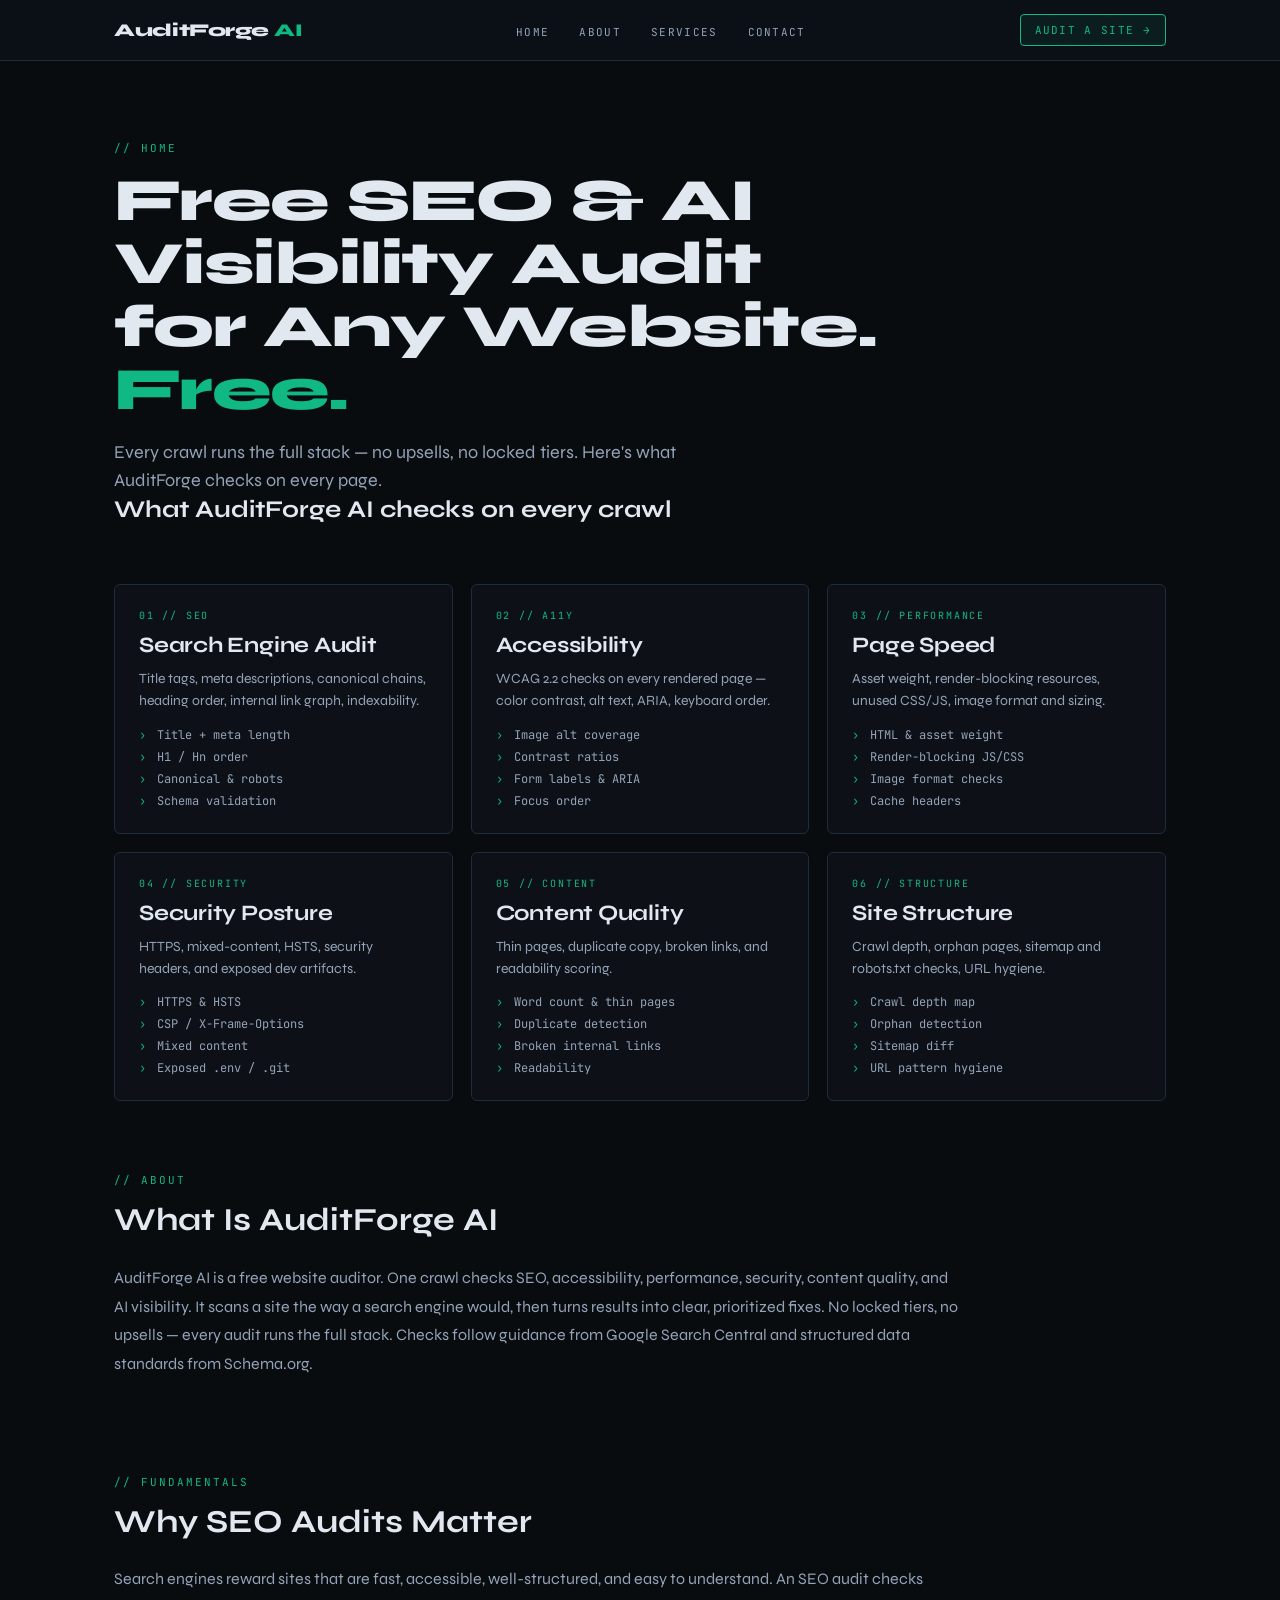
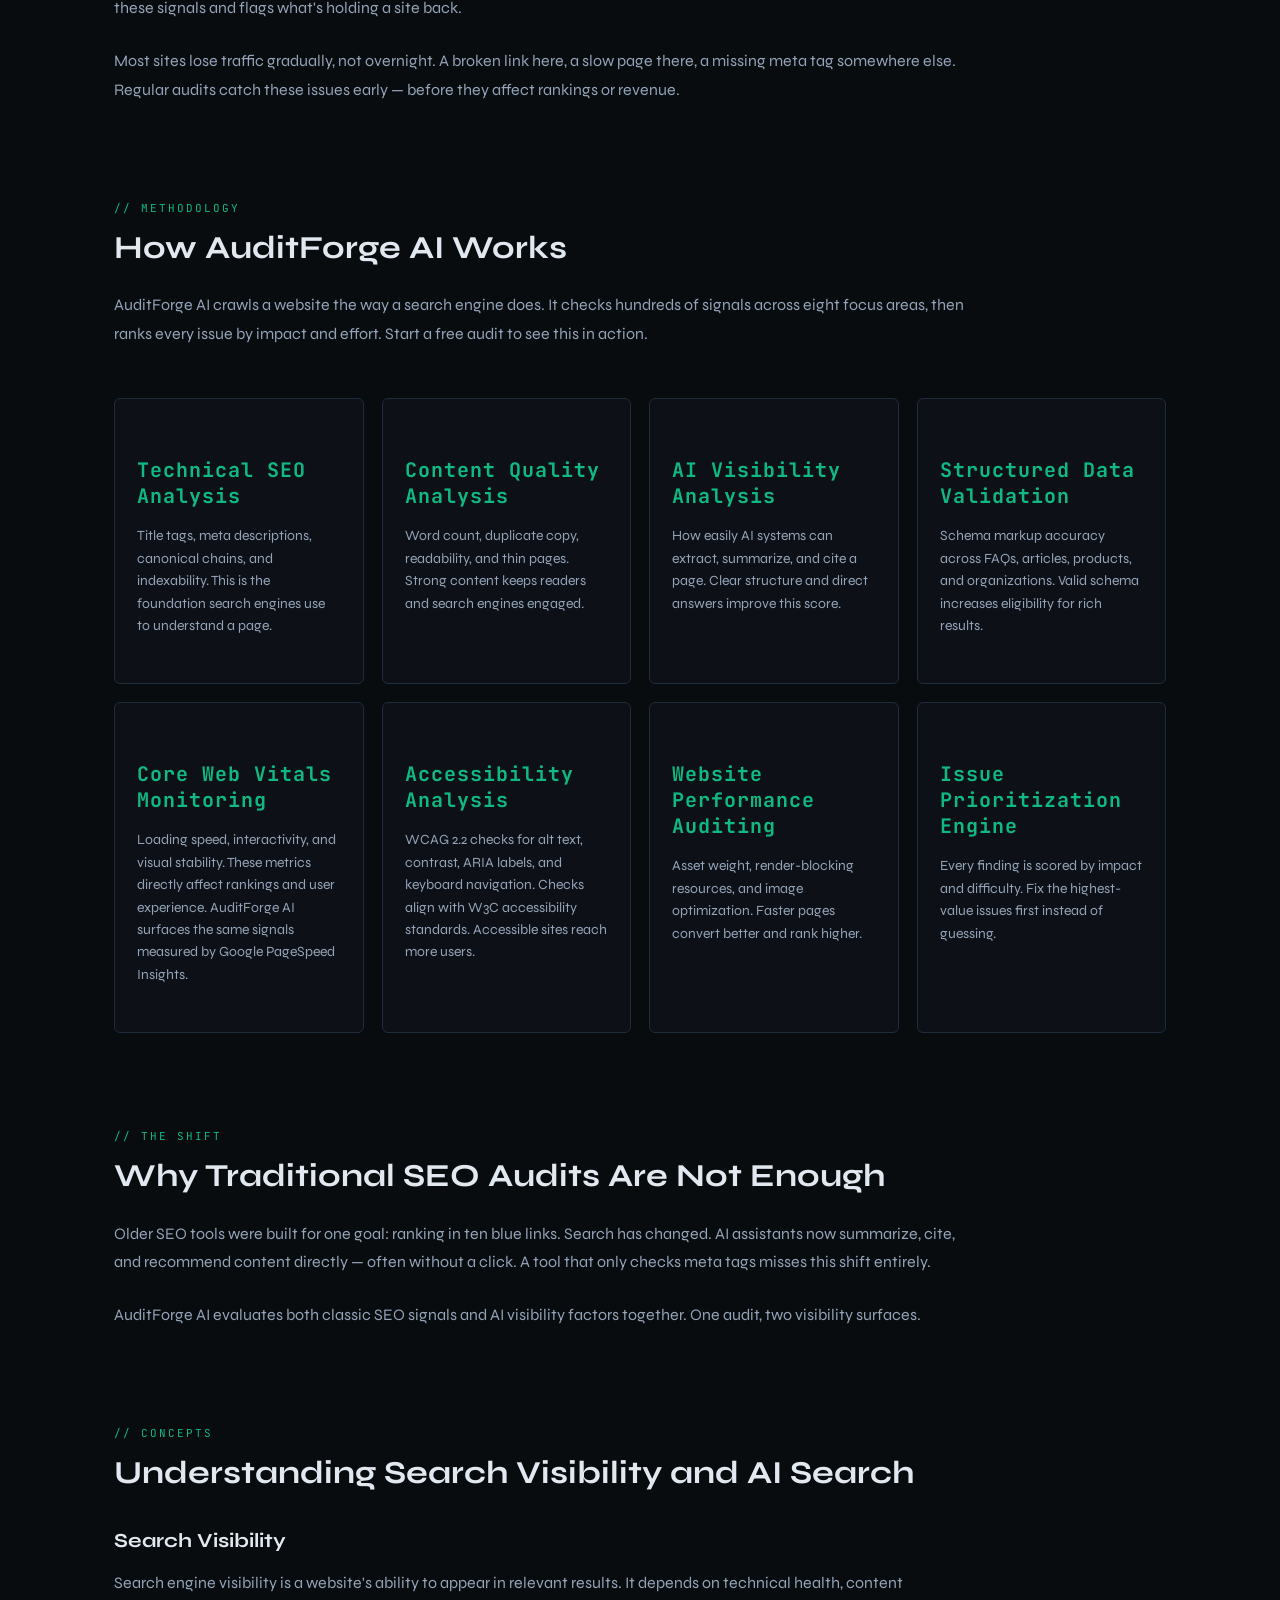
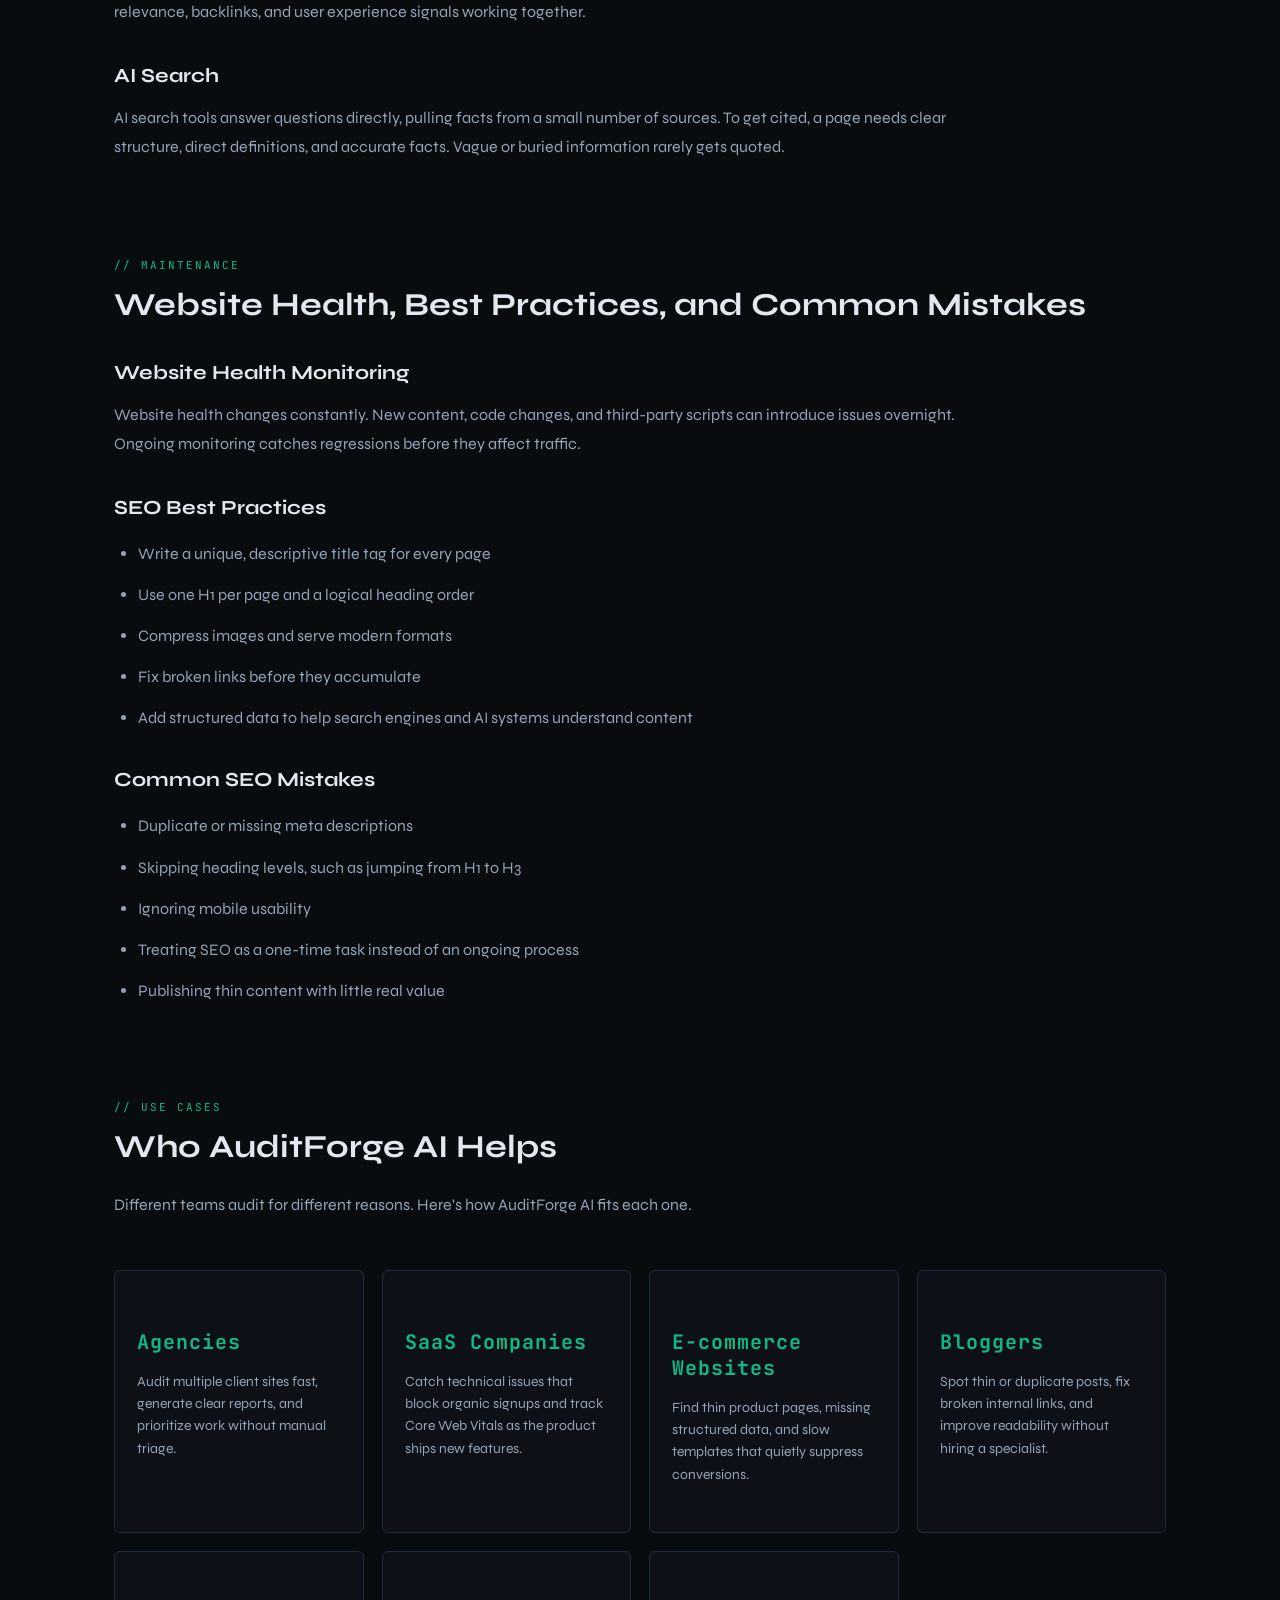
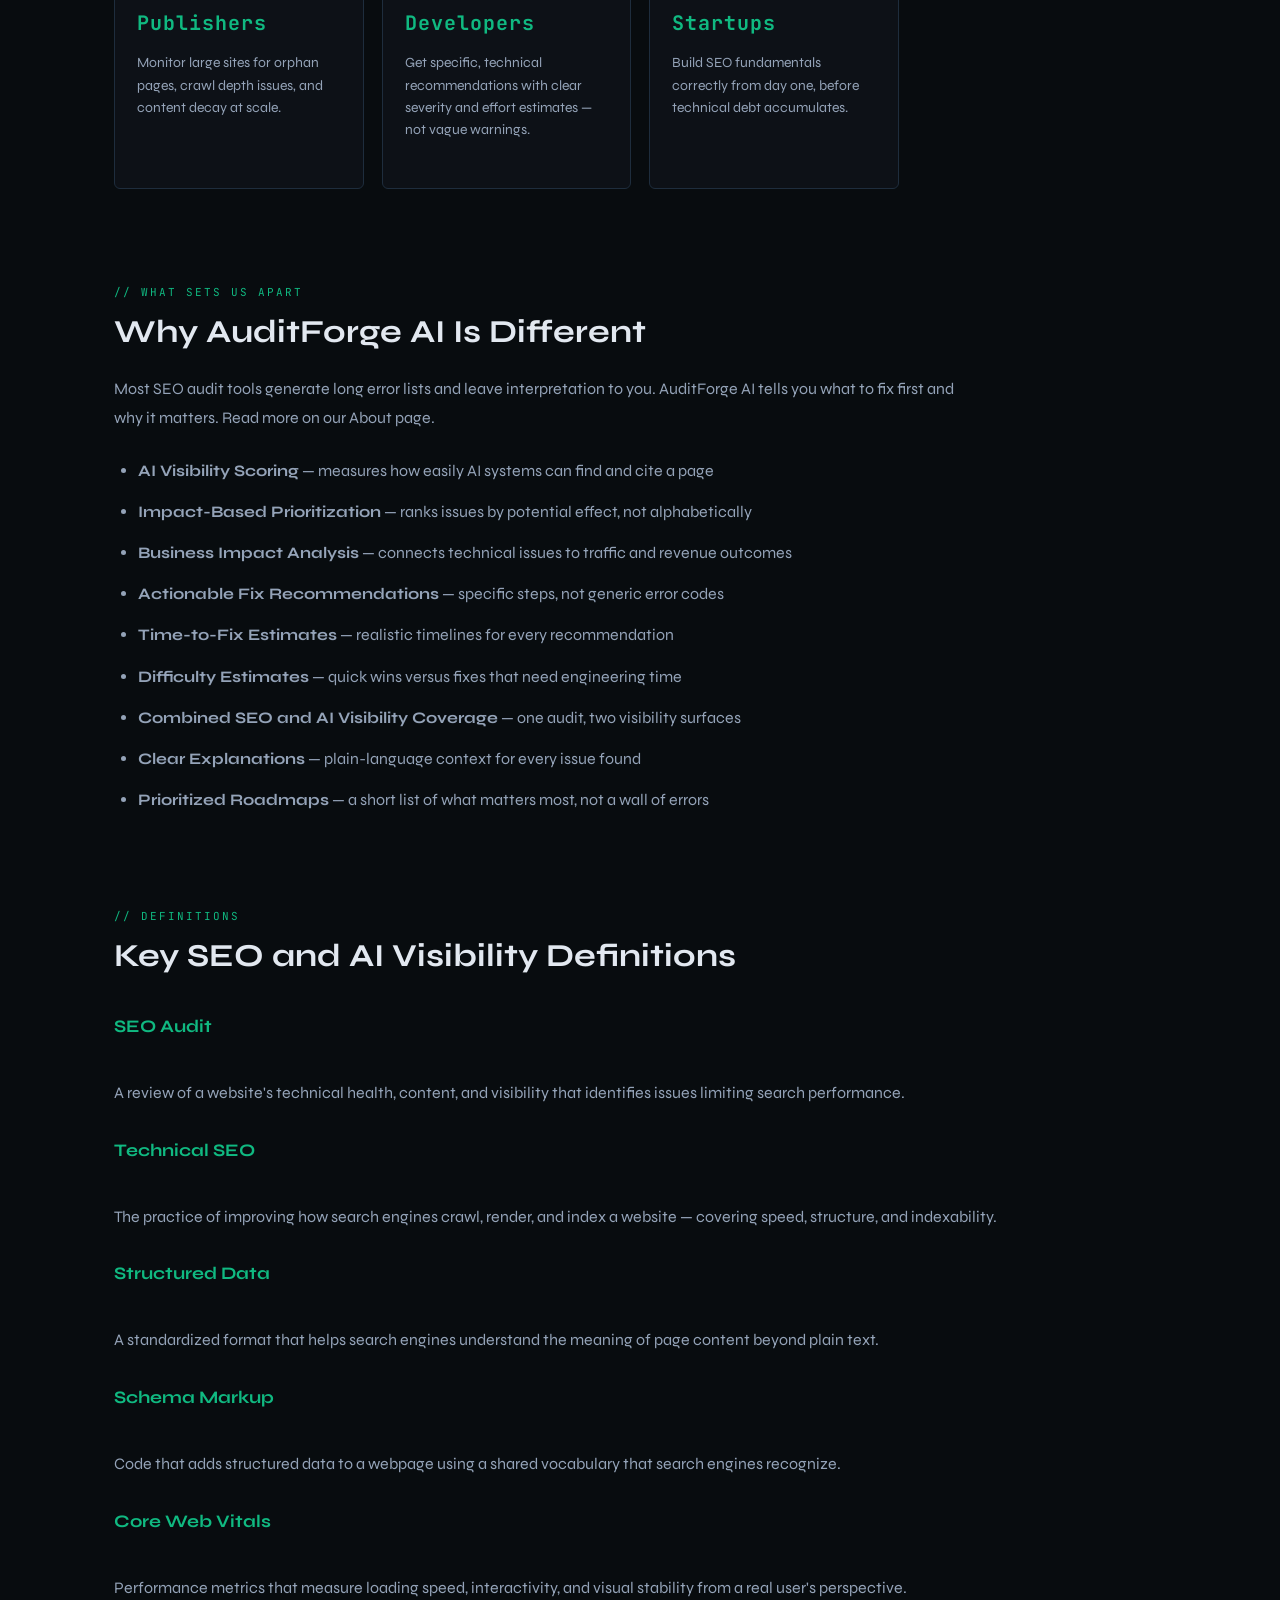
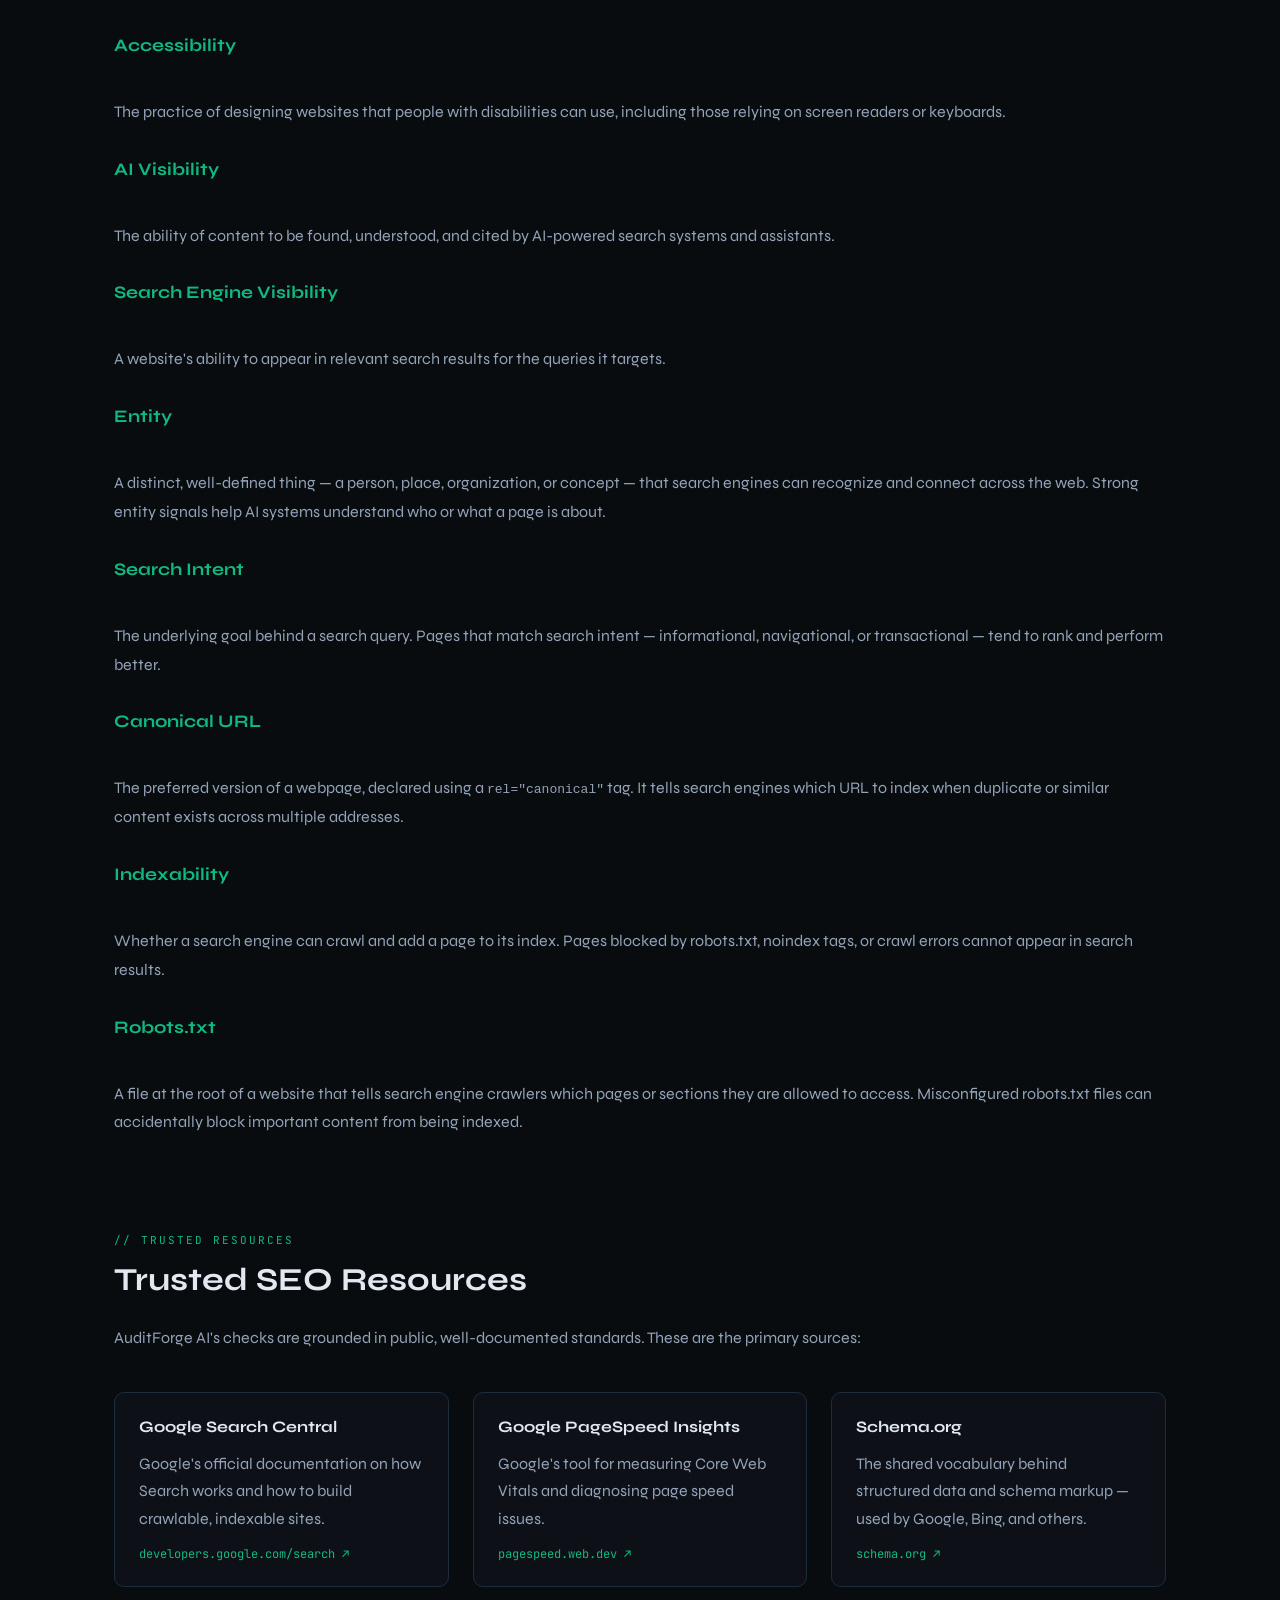
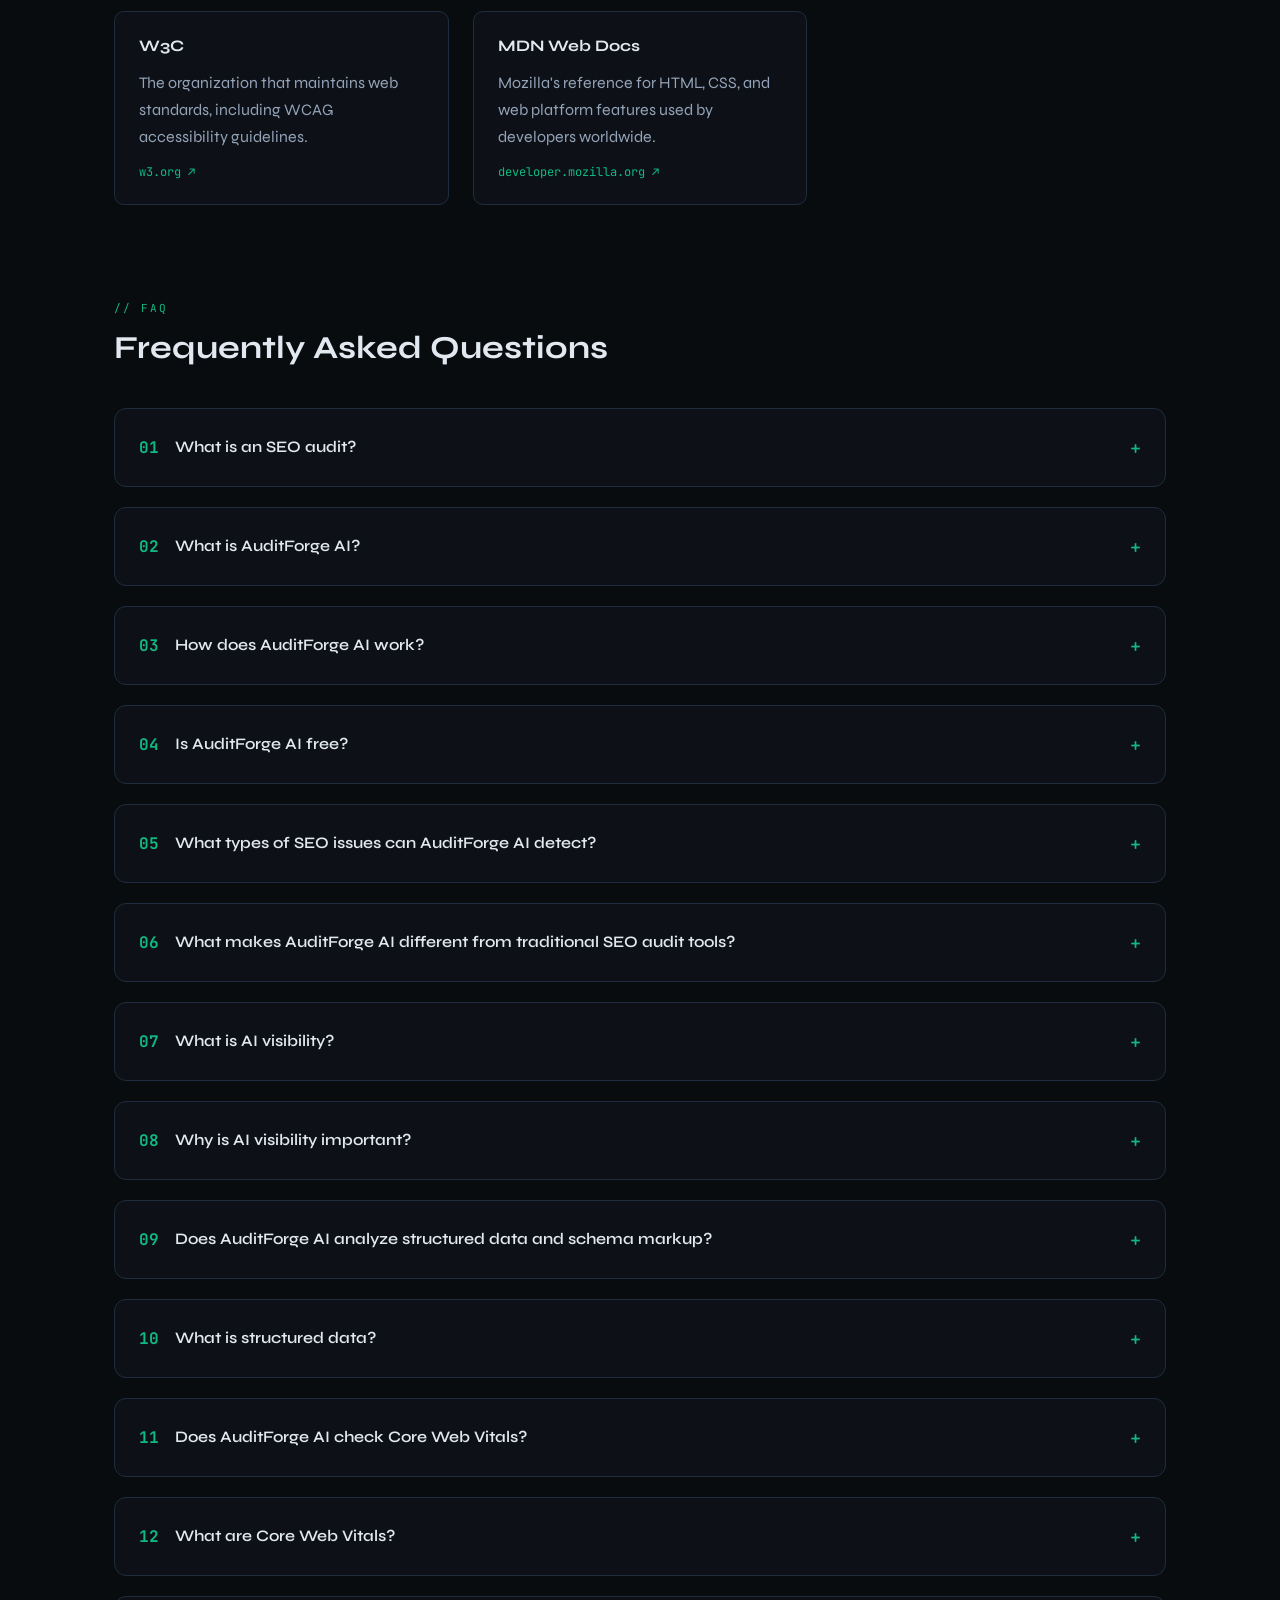
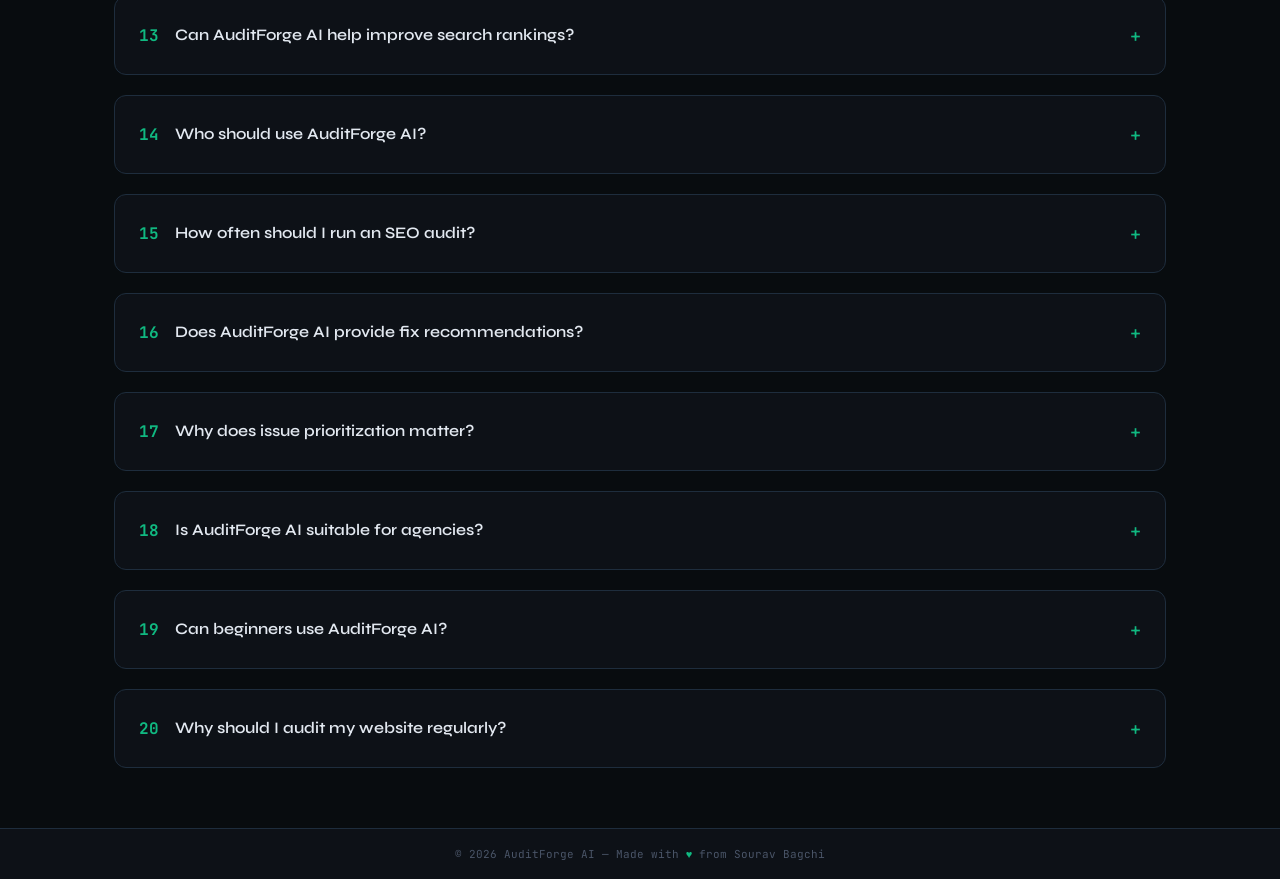
==== commit d9a9057a: "Revise SEO audit content and enhance descriptions Updated the main heading and added additional cont" ====
--- a/index.html
+++ b/index.html
@@ -264,7 +264,7 @@
 
   <section class="hero" aria-labelledby="page-title">
     <div class="kicker">// Home</div>
-    <h1 id="page-title">Audit any website. <em>Free.</em></h1>
+<h1 id="page-title">Free SEO & AI Visibility Audit for Any Website. <em>Free.</em></h1>   
     <p class="lead">Every crawl runs the full stack — no upsells, no locked tiers. Here's what AuditForge checks on every page.</p>
   </section>
 
@@ -345,9 +345,8 @@
     <section class="content-block">
       <div class="kicker">// About</div>
       <h2>What Is AuditForge AI</h2>
-      <p class="intro">AuditForge AI is a free website auditor. One crawl checks SEO, accessibility, performance, security, content quality, and AI visibility. It scans a site the way a search engine would, then turns results into clear, prioritized fixes. No locked tiers, no upsells — every audit runs the full stack.</p>
-    </section>
-
+<p class="intro">AuditForge AI is a free website auditor. One crawl checks SEO, accessibility, performance, security, content quality, and AI visibility. It scans a site the way a search engine would, then turns results into clear, prioritized fixes. No locked tiers, no upsells — every audit runs the full stack. Checks follow guidance from <a href="https://developers.google.com/search" target="_blank" rel="noopener noreferrer">Google Search Central</a> and structured data standards from <a href="https://schema.org/" target="_blank" rel="noopener noreferrer">Schema.org</a>.</p>   
+    </section>
     <section class="content-block">
       <div class="kicker">// Fundamentals</div>
       <h2>Why SEO Audits Matter</h2>
@@ -378,13 +377,13 @@
           <p>Schema markup accuracy across FAQs, articles, products, and organizations. Valid schema increases eligibility for rich results.</p>
         </div>
         <div class="card">
-          <h3>Core Web Vitals Monitoring</h3>
-          <p>Loading speed, interactivity, and visual stability. These metrics directly affect rankings and user experience.</p>
-        </div>
-        <div class="card">
-          <h3>Accessibility Analysis</h3>
-          <p>WCAG 2.2 checks for alt text, contrast, ARIA labels, and keyboard navigation. Accessible sites reach more users.</p>
-        </div>
+         <h3>Core Web Vitals Monitoring</h3>
+<p>Loading speed, interactivity, and visual stability. These metrics directly affect rankings and user experience. AuditForge AI surfaces the same signals measured by <a href="https://pagespeed.web.dev/" target="_blank" rel="noopener noreferrer">Google PageSpeed Insights</a>.</p>
+        </div>
+<div class="card">
+<h3>Accessibility Analysis</h3>
+<p>WCAG 2.2 checks for alt text, contrast, ARIA labels, and keyboard navigation. Checks align with <a href="https://www.w3.org/" target="_blank" rel="noopener noreferrer">W3C accessibility standards</a>. Accessible sites reach more users.</p>
+</div>
         <div class="card">
           <h3>Website Performance Auditing</h3>
           <p>Asset weight, render-blocking resources, and image optimization. Faster pages convert better and rank higher.</p>
@@ -516,8 +515,22 @@
         <dd>The ability of content to be found, understood, and cited by AI-powered search systems and assistants.</dd>
 
         <dt>Search Engine Visibility</dt>
-        <dd>A website's ability to appear in relevant search results for the queries it targets.</dd>
-      </dl>
+<dd>A website's ability to appear in relevant search results for the queries it targets.</dd>
+        <dt>Entity</dt>
+    <dd>A distinct, well-defined thing — a person, place, organization, or concept — that search engines can recognize and connect across the web. Strong entity signals help AI systems understand who or what a page is about.</dd>
+        
+    <dt>Search Intent</dt>
+    <dd>The underlying goal behind a search query. Pages that match search intent — informational, navigational, or transactional — tend to rank and perform better.</dd>
+
+    <dt>Canonical URL</dt>
+    <dd>The preferred version of a webpage, declared using a <code>rel="canonical"</code> tag. It tells search engines which URL to index when duplicate or similar content exists across multiple addresses.</dd>
+
+    <dt>Indexability</dt>
+    <dd>Whether a search engine can crawl and add a page to its index. Pages blocked by robots.txt, noindex tags, or crawl errors cannot appear in search results.</dd>
+
+    <dt>Robots.txt</dt>
+    <dd>A file at the root of a website that tells search engine crawlers which pages or sections they are allowed to access. Misconfigured robots.txt files can accidentally block important content from being indexed.</dd>
+  </dl>
     </section>
 
     <aside class="content-block" aria-label="Trusted SEO resources and references">
--- a/css/style.css
+++ b/css/style.css
@@ -342,3 +342,218 @@
     opacity: 0.9;
 }
 }
+    /* ==========================
+   CONTENT SECTIONS
+========================== */
+
+.content-block{
+    margin-top: 96px;
+}
+
+.content-block:first-child{
+    margin-top: 72px;
+}
+
+.content-block h2{
+    font-size: 2rem;
+    margin-bottom: 24px;
+    line-height: 1.2;
+}
+
+.content-block h3{
+    margin-top: 36px;
+    margin-bottom: 16px;
+    font-size: 1.25rem;
+}
+
+.intro{
+    color: var(--text2);
+    line-height: 1.8;
+    margin-bottom: 24px;
+    max-width: 850px;
+}
+
+.content-block p{
+    margin-bottom: 24px;
+}
+
+/* ==========================
+   CHECK LISTS
+========================== */
+
+.list-check{
+    margin-top: 20px;
+    margin-bottom: 32px;
+    padding-left: 24px;
+}
+
+.list-check li{
+    margin-bottom: 14px;
+    line-height: 1.7;
+    color: var(--text2);
+}
+
+/* ==========================
+   DEFINITIONS
+========================== */
+
+.definitions{
+    display:flex;
+    flex-direction:column;
+    gap:32px;
+    margin-top:40px;
+}
+
+.definitions dt{
+    color:var(--green);
+    font-weight:700;
+    font-size:1.1rem;
+}
+
+.definitions dd{
+    margin-top:10px;
+    color:var(--text2);
+    line-height:1.8;
+}
+
+/* ==========================
+   RESOURCES
+========================== */
+
+.resources-grid{
+    display:grid;
+    grid-template-columns:repeat(auto-fit,minmax(260px,1fr));
+    gap:24px;
+    margin-top:40px;
+}
+
+.resource-card{
+    display:flex;
+    flex-direction:column;
+    gap:14px;
+    background:var(--bg2);
+    border:1px solid var(--border);
+    border-radius:10px;
+    padding:24px;
+    transition:.25s;
+}
+
+.resource-card:hover{
+    transform:translateY(-3px);
+    border-color:var(--green);
+}
+
+.resource-name{
+    font-weight:700;
+    color:var(--text);
+}
+
+.resource-desc{
+    color:var(--text2);
+    line-height:1.7;
+}
+
+.resource-link{
+    color:var(--green);
+    font-family:var(--mono);
+    font-size:12px;
+}
+
+/* ==========================
+   FAQ
+========================== */
+
+.faq-list{
+    display:flex;
+    flex-direction:column;
+    gap:20px;
+    margin-top:40px;
+    counter-reset:faq;
+}
+
+.faq-item{
+    background:var(--bg2);
+    border:1px solid var(--border);
+    border-radius:12px;
+    overflow:hidden;
+    transition:.25s;
+}
+
+.faq-item:hover{
+    border-color:var(--green);
+}
+
+.faq-question{
+    list-style:none;
+    cursor:pointer;
+    padding:24px;
+    display:flex;
+    align-items:center;
+    gap:16px;
+}
+
+.faq-question::-webkit-details-marker{
+    display:none;
+}
+
+.faq-num::before{
+    counter-increment:faq;
+    content: counter(faq, decimal-leading-zero);
+    color:var(--green);
+    font-family:var(--mono);
+    font-weight:700;
+}
+
+.faq-q-text{
+    flex:1;
+    font-weight:600;
+    line-height:1.5;
+}
+
+.faq-icon::before{
+    content:"+";
+    color:var(--green);
+    font-size:1.5rem;
+}
+
+.faq-item[open] .faq-icon::before{
+    content:"−";
+}
+
+.faq-answer{
+    padding:0 24px 24px;
+}
+
+.faq-answer p,
+.faq-answer li{
+    color:var(--text2);
+    line-height:1.8;
+}
+
+.faq-answer ul{
+    margin-top:16px;
+    padding-left:24px;
+}
+
+.faq-answer li{
+    margin-bottom:10px;
+}
+
+/* ==========================
+   MOBILE
+========================== */
+
+@media(max-width:768px){
+
+    .content-block{
+        margin-top:72px;
+    }
+
+    .faq-question{
+        padding:18px;
+    }
+
+    .faq-answer{
+        padding:0 18px 18px;
+    }
+}
